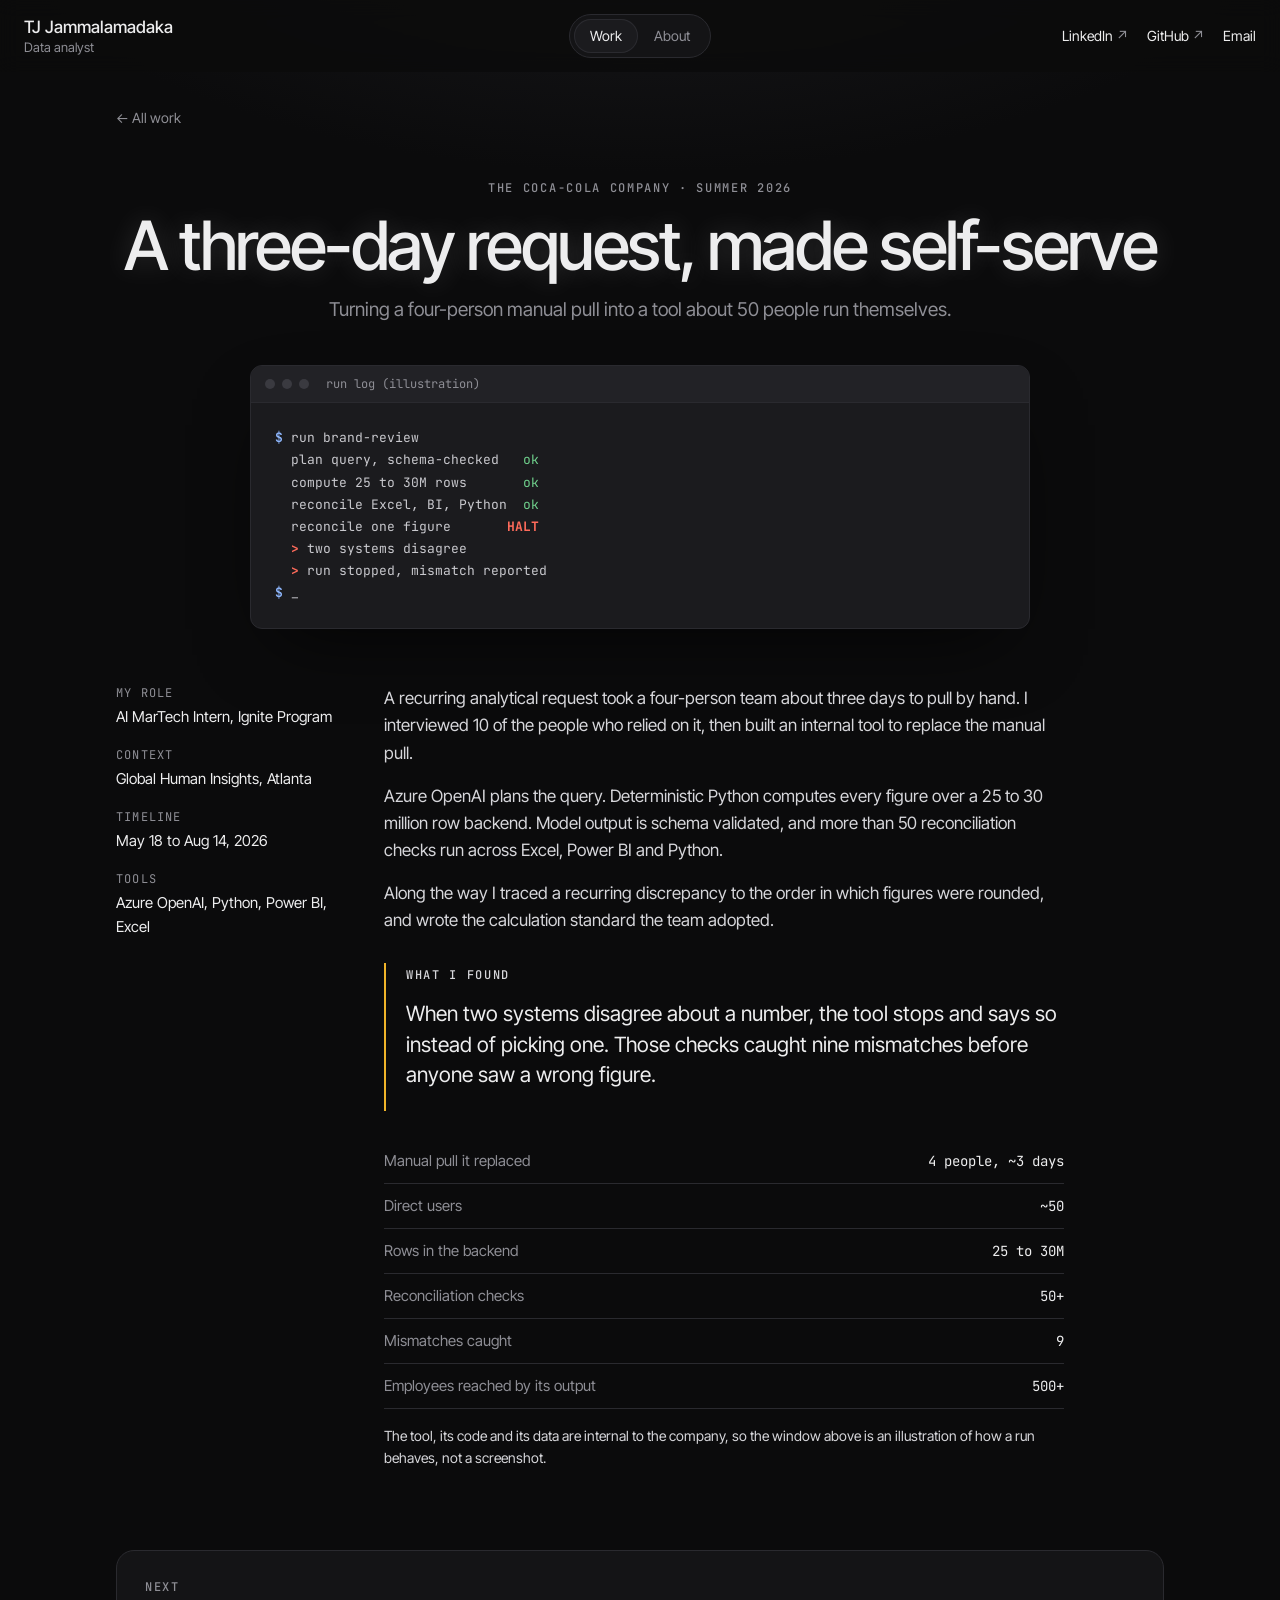
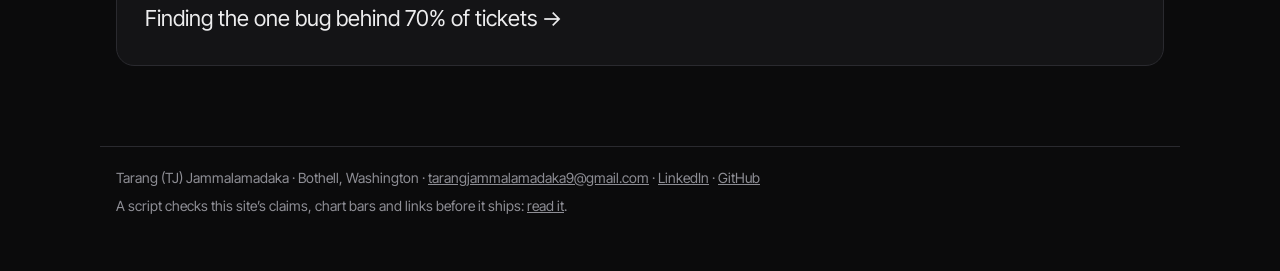
==== work/coca-cola.html @ 4484049a "feat: rebuild portfolio as dark case-study site with work shown in its own tools Each case renders i" ====
<!doctype html>
<html lang="en">
<head>
<meta charset="utf-8">
<meta name="viewport" content="width=device-width, initial-scale=1">
<title>A three-day request, made self-serve | TJ Jammalamadaka</title>
<meta name="description" content="Turning a four-person manual pull into a tool about 50 people run themselves.">
<meta name="color-scheme" content="dark">
<link rel="preconnect" href="https://fonts.googleapis.com">
<link rel="preconnect" href="https://fonts.gstatic.com" crossorigin>
<link rel="stylesheet" href="https://fonts.googleapis.com/css2?family=Inter+Tight:wght@300;400;500;600&family=Instrument+Serif:ital@1&family=JetBrains+Mono:wght@400;600&display=swap">
<link rel="stylesheet" href="../styles.css">
<script>document.documentElement.classList.add('js');setTimeout(()=>{if(!window.revealReady)document.querySelectorAll('.reveal,.stage').forEach((e)=>e.classList.add('in'))},3000)</script>
</head>
<body>
<a class="skip" href="#main">Skip to content</a>
<header class="nav">
  <a class="me" href="../index.html"><b>TJ Jammalamadaka</b><span>Data analyst</span></a>
  <nav class="pill" aria-label="Sections"><a href="../index.html#work" data-nav="work">Work</a><a href="../index.html#about" data-nav="about">About</a></nav>
  <div class="out"><a class="" href="https://linkedin.com/in/tarang-tj/" target="_blank" rel="noopener noreferrer">LinkedIn</a><a class="" href="https://github.com/tarang-tj" target="_blank" rel="noopener noreferrer">GitHub</a><a href="mailto:tarangjammalamadaka9@gmail.com">Email</a></div>
</header>
<main id="main">
<article class="cs">
  <a class="back" href="../index.html#work">&larr; All work</a>
  <header class="cs-head"><p class="label">The Coca-Cola Company &middot; Summer 2026</p><h1>A three-day request, made self-serve</h1><p class="dim">Turning a four-person manual pull into a tool about 50 people run themselves.</p></header>
  <div class="stage"><div class="win dark"><div class="win-bar"><i></i><i></i><i></i><span>run log  (illustration)</span></div><div class="win-body"><pre class="log">
<b>$</b> run brand-review
  plan query, schema-checked   <em>ok</em>
  compute 25 to 30M rows       <em>ok</em>
  reconcile Excel, BI, Python  <em>ok</em>
  reconcile one figure       <strong>HALT</strong>
  <strong>&gt;</strong> two systems disagree
  <strong>&gt;</strong> run stopped, mismatch reported
<b>$</b> _</pre></div></div></div>
  <div class="cs-grid">
    <dl class="meta"><dt>My role</dt><dd>AI MarTech Intern, Ignite Program</dd><dt>Context</dt><dd>Global Human Insights, Atlanta</dd><dt>Timeline</dt><dd>May 18 to Aug 14, 2026</dd><dt>Tools</dt><dd>Azure OpenAI, Python, Power BI, Excel</dd></dl>
    <div class="cs-body"><p>A recurring analytical request took a four-person team about three days to pull by hand. I interviewed 10 of the people who relied on it, then built an internal tool to replace the manual pull.</p><p>Azure OpenAI plans the query. Deterministic Python computes every figure over a 25 to 30 million row backend. Model output is schema validated, and more than 50 reconciliation checks run across Excel, Power BI and Python.</p><p>Along the way I traced a recurring discrepancy to the order in which figures were rounded, and wrote the calculation standard the team adopted.</p>
      <div class="finding"><p class="label">What I found</p><p>When two systems disagree about a number, the tool stops and says so instead of picking one. Those checks caught nine mismatches before anyone saw a wrong figure.</p></div>
      <table class="figs"><tbody><tr><th scope="row">Manual pull it replaced</th><td>4 people, ~3 days</td></tr><tr><th scope="row">Direct users</th><td>~50</td></tr><tr><th scope="row">Rows in the backend</th><td>25 to 30M</td></tr><tr><th scope="row">Reconciliation checks</th><td>50+</td></tr><tr><th scope="row">Mismatches caught</th><td>9</td></tr><tr><th scope="row">Employees reached by its output</th><td>500+</td></tr></tbody></table>
      <p class="dim small">The tool, its code and its data are internal to the company, so the window above is an illustration of how a run behaves, not a screenshot.</p>
      
    </div>
  </div>
  <a class="next" href="quadcore.html"><span class="label">Next</span>Finding the one bug behind 70% of tickets &rarr;</a>
</article>
</main>
<footer class="foot">
  <p>Tarang (TJ) Jammalamadaka &middot; Bothell, Washington &middot; <a href="mailto:tarangjammalamadaka9@gmail.com">tarangjammalamadaka9@gmail.com</a> &middot; <a class="" href="https://linkedin.com/in/tarang-tj/" target="_blank" rel="noopener noreferrer">LinkedIn</a> &middot; <a class="" href="https://github.com/tarang-tj" target="_blank" rel="noopener noreferrer">GitHub</a></p>
  <p>A script checks this site&rsquo;s claims, chart bars and links before it ships: <a class="" href="https://github.com/tarang-tj/portfolio/blob/main/scripts/check-site.mjs" target="_blank" rel="noopener noreferrer">read it</a>.</p>
</footer>
<script src="../main.js" defer></script>
</body>
</html>
---- styles.css ----
/* Dark studio layout: one glowing headline, then work shown inside the windows it was made in. */
:root {
  --bg: #0b0b0c; --panel: #141416; --panel-2: #1b1b1e; --line: #2a2a2f; --ink: #ededee; --dim: #8e8e95;
  --accent: #f0b429; --alt: #6a6a72; --halt: #ff6b5b; --ok: #6fd08c;
  --sans: "Inter Tight", system-ui, sans-serif; --serif: "Instrument Serif", Georgia, serif;
  --mono: "JetBrains Mono", ui-monospace, monospace; --max: 1080px;
  color-scheme: dark;
}
* { box-sizing: border-box; }
html { scroll-behavior: smooth; }
body { margin: 0; background: radial-gradient(1200px 600px at 50% -10%, #1d1d21, var(--bg) 60%) no-repeat, var(--bg);
  color: var(--ink); font: 400 17px/1.6 var(--sans); -webkit-font-smoothing: antialiased; overflow-wrap: anywhere; }
a { color: inherit; }
a:focus-visible { outline: 2px solid var(--accent); outline-offset: 3px; }
main, .foot { max-width: var(--max); margin: 0 auto; padding: 0 16px; }
.skip { position: absolute; left: -999px; }
.skip:focus { left: 16px; top: 8px; background: var(--panel); padding: 8px 12px; z-index: 30; }
.label { font: 500 12px/1.4 var(--mono); letter-spacing: .14em; text-transform: uppercase; color: var(--dim); margin: 0 0 16px; }
.dim { color: var(--dim); }
.small { font-size: 14px; }

/* Nav: name left, section pill center, outbound links right */
.nav { position: sticky; top: 0; z-index: 20; display: grid; grid-template-columns: 1fr auto 1fr; align-items: center; gap: 12px;
  padding: 14px 24px; background: color-mix(in srgb, var(--bg) 82%, transparent); backdrop-filter: blur(10px); }
.me { text-decoration: none; display: flex; flex-direction: column; line-height: 1.25; }
.me b { font-weight: 500; } .me span { font-size: 13px; color: var(--dim); }
.pill { display: flex; padding: 4px; border: 1px solid var(--line); border-radius: 999px; background: var(--panel); }
.pill a { text-decoration: none; font-size: 14px; padding: 6px 16px; border-radius: 999px; color: var(--dim); transition: background .2s, color .2s; }
.pill a.on { background: var(--panel-2); color: var(--ink); box-shadow: inset 0 0 0 1px var(--line); }
.out { justify-self: end; display: flex; gap: 18px; font-size: 14px; }
.out a { text-decoration: none; } .out a:hover { color: var(--accent); }
.out a[target]::after { content: " \2197"; color: var(--dim); }
@media (max-width: 720px) { .nav { grid-template-columns: 1fr auto; padding: 12px 16px; } .out { display: none; } }

/* Hero */
.hero { padding: clamp(64px, 12vw, 140px) 0 72px; }
h1 { font: 500 clamp(44px, 8.4vw, 104px)/.98 var(--sans); letter-spacing: -.035em; margin: 0;
  text-shadow: 0 0 28px rgba(255, 255, 255, .16); }
h1 em { font: italic 400 1.08em var(--serif); letter-spacing: -.01em; color: var(--accent); text-shadow: 0 0 36px rgba(240, 180, 41, .35); }
.hero-sub { margin: 36px 0 0 auto; max-width: 470px; font-size: 19px; }
.hero-sub p { margin: 0; }
.proof { list-style: none; padding: 0; margin: 72px 0 0; display: grid; grid-template-columns: repeat(4, minmax(0, 1fr));
  border-top: 1px solid var(--line); }
.proof li { padding: 20px 16px 0 0; display: flex; flex-direction: column; }
.proof b { font: 500 clamp(26px, 3.2vw, 36px)/1.1 var(--sans); letter-spacing: -.02em; }
.proof span { font-size: 15px; margin-top: 4px; }
.proof small { color: var(--dim); font-size: 13px; line-height: 1.45; margin-top: 6px; }
@media (max-width: 760px) { .proof { grid-template-columns: repeat(2, minmax(0, 1fr)); row-gap: 20px; } .hero-sub { margin-left: 0; } }

/* Case cards */
.work { padding: 40px 0; }
.case { position: relative; display: block; background: linear-gradient(180deg, var(--panel), #101012); border: 1px solid var(--line);
  border-radius: 22px; padding: clamp(18px, 3vw, 28px); margin: 0 0 28px; transition: border-color .3s, transform .3s; }
.case:hover, .case:focus-within { border-color: #44444c; }
.js .case.reveal.in:hover { transform: translateY(-2px); }
.stretch { text-decoration: none; } .stretch::after { content: ""; position: absolute; inset: 0; border-radius: 22px; }
.stretch:focus-visible { outline: none; } .stretch:focus-visible::after { outline: 2px solid var(--accent); outline-offset: 3px; }
.case-head { display: flex; justify-content: space-between; gap: 16px; align-items: start; margin-bottom: 22px; }
.case h3 { font: 500 clamp(20px, 2.4vw, 26px)/1.25 var(--sans); margin: 0 0 4px; letter-spacing: -.01em; }
.case-head p { margin: 0; color: var(--dim); font-size: 15px; }
.go { font-size: 22px; transition: transform .3s; } .case:hover .go { transform: translateX(4px); color: var(--accent); }
.stage { max-width: 780px; margin: 0 auto; }

/* Windows */
.win { background: var(--panel-2); border: 1px solid var(--line); border-radius: 12px; overflow: hidden; box-shadow: 0 30px 80px -30px rgba(0, 0, 0, .8); }
.win-bar { display: flex; align-items: center; gap: 7px; padding: 10px 14px; border-bottom: 1px solid var(--line); background: #222226; }
.win-bar i { width: 10px; height: 10px; border-radius: 50%; background: #3a3a40; }
.win-bar span { margin-left: 10px; font: 12px var(--mono); color: var(--dim); white-space: nowrap; overflow: hidden; text-overflow: ellipsis; }
.win-body { padding: clamp(14px, 3vw, 24px); }
.win.shot .win-body { padding: 0; } .win img { display: block; width: 100%; height: auto; }
.chart { width: 100%; max-width: 560px; height: auto; display: block; }
.chart .t { font: 13px var(--sans); fill: var(--dim); }
.chart .v { font: 600 12px var(--mono); fill: var(--ink); }
.bar { fill: var(--accent); transform-box: fill-box; transform-origin: left; } .bar.alt { fill: var(--alt); }
.js .bar { transform: scaleX(0); transition: transform 1s cubic-bezier(.2, .7, .2, 1); }
.js .in .bar { transform: scaleX(1); }
.cap { margin: 10px 0 0; font-size: 13px; color: var(--dim); }
.legend { display: flex; gap: 16px; font-size: 13px; color: var(--dim); margin: 0 0 8px; }
.legend i { display: inline-block; width: 10px; height: 10px; border-radius: 2px; margin-right: 6px; background: var(--accent); }
.legend i.alt { background: var(--alt); }
pre { margin: 0 0 14px; font: 13px/1.7 var(--mono); overflow-x: auto; white-space: pre; color: #c9c9ce; }
pre b { color: #8fb8ff; font-weight: 600; } pre em { color: var(--ok); font-style: normal; } pre strong { color: var(--halt); }
@media (max-width: 600px) { .chart .t { font-size: 14px; } .chart .v { font-size: 14px; } pre { font-size: 11px; } }
.log { margin: 0; }
.nb { font: 12px var(--mono); color: var(--dim); margin: 0 0 10px; } .nb span { color: #8fb8ff; }

/* Tiles */
.tiles { display: grid; grid-template-columns: repeat(auto-fill, minmax(min(100%, 300px), 1fr)); gap: 28px 24px; margin-bottom: 40px; }
.tile h3 { font: 500 19px var(--sans); margin: 16px 0 4px; } .tile h3 a { text-decoration: none; }
.tile h3 a::after, .links a::after { content: " \2197"; color: var(--dim); }
.tile p { margin: 0; color: var(--dim); font-size: 15px; }
.links { display: flex; gap: 18px; margin-top: 8px !important; font-size: 15px; }
.links a { color: var(--ink); text-decoration: none; } .links a:hover { color: var(--accent); }

/* About */
.about { padding: 56px 0 72px; border-top: 1px solid var(--line); }
.about-grid { display: grid; grid-template-columns: minmax(0, 1fr) minmax(0, 1.2fr); gap: 48px; }
@media (max-width: 860px) { .about-grid { grid-template-columns: minmax(0, 1fr); } }
.lede { font: italic 400 clamp(26px, 3vw, 32px)/1.25 var(--serif); margin-top: 0; }
.bio p { color: #cfcfd4; }
.btn { display: inline-block; padding: 10px 18px; border: 1px solid var(--line); border-radius: 999px; background: var(--panel); text-decoration: none; }
.btn:hover { border-color: var(--accent); }
.xp { list-style: none; padding: 0; margin: 0 0 32px; }
.xp li { display: grid; grid-template-columns: 150px minmax(0, 1fr); gap: 16px; padding: 10px 0; border-bottom: 1px solid var(--line); font-size: 15px; }
.xp .when { color: var(--dim); font: 13px/1.9 var(--mono); }
.xp b { font-weight: 500; } .xp small { display: block; color: var(--dim); font-size: 14px; }
@media (max-width: 520px) { .xp li { grid-template-columns: minmax(0, 1fr); gap: 2px; } }
.tools { color: #cfcfd4; font-size: 15px; margin: 0 0 32px; }

/* Case study pages */
.cs { padding: 32px 0 80px; }
.back { text-decoration: none; color: var(--dim); font-size: 14px; } .back:hover { color: var(--ink); }
.cs-head { text-align: center; padding: 48px 0 40px; }
.cs-head h1 { font-size: clamp(36px, 6vw, 68px); }
.cs-head .dim { font-size: 19px; margin: 16px 0 0; }
.cs-grid { display: grid; grid-template-columns: 220px minmax(0, 1fr); gap: 48px; margin-top: 56px; }
@media (max-width: 760px) { .cs-grid { grid-template-columns: minmax(0, 1fr); gap: 24px; } }
.meta { margin: 0; font-size: 15px; } .meta dt { color: var(--dim); font: 12px var(--mono); letter-spacing: .1em; text-transform: uppercase; margin-top: 18px; }
.meta dt:first-child { margin-top: 0; } .meta dd { margin: 4px 0 0; }
.cs-body p { margin: 0 0 16px; max-width: 680px; color: #d6d6da; }
.finding { border-left: 2px solid var(--accent); padding: 4px 0 4px 20px; margin: 28px 0; }
.finding p:last-child { font: 400 21px/1.45 var(--sans); color: var(--ink); }
.figs { width: 100%; max-width: 680px; border-collapse: collapse; margin: 8px 0 16px; font-size: 15px; }
.figs th, .figs td { text-align: left; padding: 10px 0; border-bottom: 1px solid var(--line); font-weight: 400; }
.figs th { color: var(--dim); } .figs td { text-align: right; font-family: var(--mono); font-size: 14px; }
.next { display: block; margin-top: 64px; padding: 28px; border: 1px solid var(--line); border-radius: 18px; text-decoration: none; font-size: 22px; background: var(--panel); }
.next:hover { border-color: var(--accent); } .next .label { display: block; margin-bottom: 6px; }

.foot { border-top: 1px solid var(--line); padding-top: 20px; padding-bottom: 48px; color: var(--dim); font-size: 14px; }
.foot p { margin: 0 0 6px; }

/* Reveal */
.js .reveal { opacity: 0; transform: translateY(16px); transition: opacity .7s ease, transform .7s ease, border-color .3s; }
.js .reveal.in { opacity: 1; transform: none; }
@media (prefers-reduced-motion: reduce) {
  html { scroll-behavior: auto; } .js .reveal, .js .bar { opacity: 1; transform: none; transition: none; }
  .case, .go { transition: none; } .js .case.reveal.in:hover, .case:hover .go { transform: none; }
}
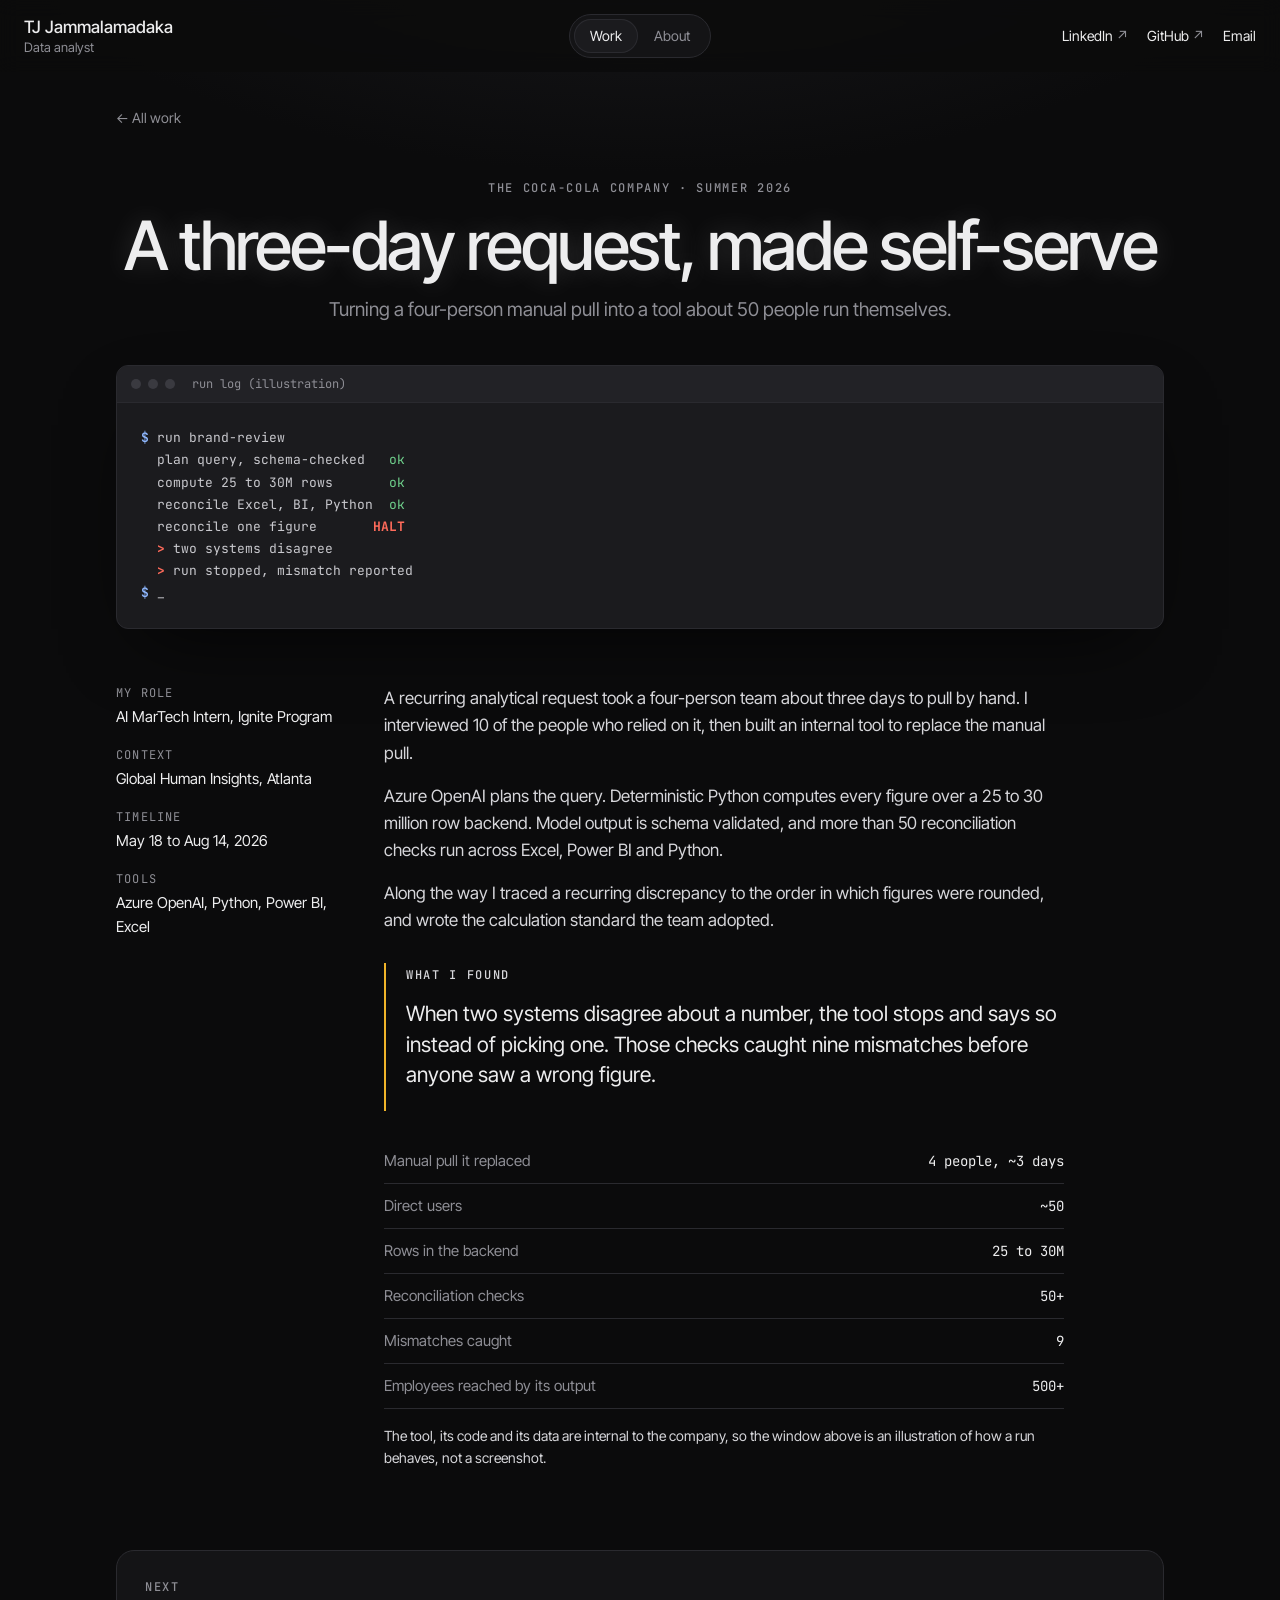
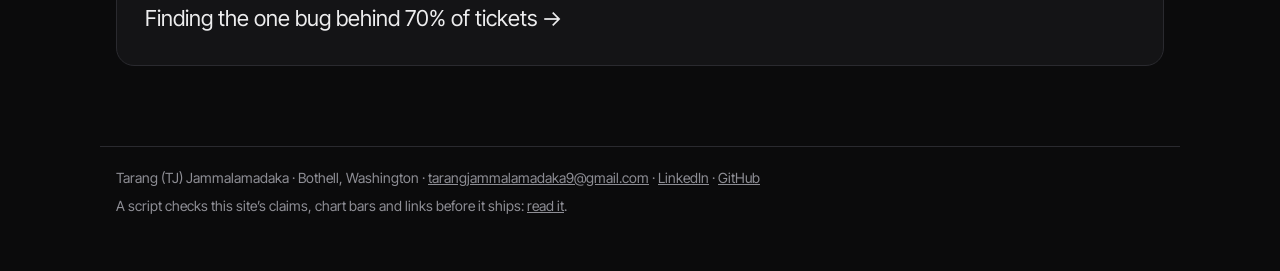
==== commit cb662fa6: "feat: cinematic scroll scenes with hands-on analysis on the home page Each case now pins while its s" ====
--- a/work/coca-cola.html
+++ b/work/coca-cola.html
@@ -10,7 +10,7 @@
 <link rel="preconnect" href="https://fonts.gstatic.com" crossorigin>
 <link rel="stylesheet" href="https://fonts.googleapis.com/css2?family=Inter+Tight:wght@300;400;500;600&family=Instrument+Serif:ital@1&family=JetBrains+Mono:wght@400;600&display=swap">
 <link rel="stylesheet" href="../styles.css">
-<script>document.documentElement.classList.add('js');setTimeout(()=>{if(!window.revealReady)document.querySelectorAll('.reveal,.stage').forEach((e)=>e.classList.add('in'))},3000)</script>
+<script>document.documentElement.classList.add('js');setTimeout(()=>{if(!window.revealReady)document.querySelectorAll('.reveal,.stage').forEach((e)=>e.classList.add('in'));if(!window.scenesReady)document.documentElement.classList.add('still')},3000)</script>
 </head>
 <body>
 <a class="skip" href="#main">Skip to content</a>
--- a/styles.css
+++ b/styles.css
@@ -47,19 +47,82 @@
 .proof small { color: var(--dim); font-size: 13px; line-height: 1.45; margin-top: 6px; }
 @media (max-width: 760px) { .proof { grid-template-columns: repeat(2, minmax(0, 1fr)); row-gap: 20px; } .hero-sub { margin-left: 0; } }
 
-/* Case cards */
+/* Scroll scenes: each pins while its story plays (scenes.js sets .on and --p) */
 .work { padding: 40px 0; }
-.case { position: relative; display: block; background: linear-gradient(180deg, var(--panel), #101012); border: 1px solid var(--line);
-  border-radius: 22px; padding: clamp(18px, 3vw, 28px); margin: 0 0 28px; transition: border-color .3s, transform .3s; }
-.case:hover, .case:focus-within { border-color: #44444c; }
-.js .case.reveal.in:hover { transform: translateY(-2px); }
-.stretch { text-decoration: none; } .stretch::after { content: ""; position: absolute; inset: 0; border-radius: 22px; }
-.stretch:focus-visible { outline: none; } .stretch:focus-visible::after { outline: 2px solid var(--accent); outline-offset: 3px; }
-.case-head { display: flex; justify-content: space-between; gap: 16px; align-items: start; margin-bottom: 22px; }
-.case h3 { font: 500 clamp(20px, 2.4vw, 26px)/1.25 var(--sans); margin: 0 0 4px; letter-spacing: -.01em; }
-.case-head p { margin: 0; color: var(--dim); font-size: 15px; }
-.go { font-size: 22px; transition: transform .3s; } .case:hover .go { transform: translateX(4px); color: var(--accent); }
-.stage { max-width: 780px; margin: 0 auto; }
+.js .scene { height: calc(var(--len) * 100vh); }
+.scene-pin { display: grid; grid-template-columns: minmax(0, .85fr) minmax(0, 1.15fr); gap: 48px; align-items: center; padding: 32px 0; }
+.js .scene-pin { position: sticky; top: 72px; height: calc(100vh - 72px); padding: 0; }
+.scene-text h3 a { text-decoration: none; } .scene-text h3 a:hover { color: var(--accent); }
+.scene-text h3 { font: 500 clamp(26px, 3.2vw, 40px)/1.12 var(--sans); letter-spacing: -.02em; margin: 0 0 8px; }
+.beats { list-style: none; padding: 0; margin: 24px 0; min-height: 9em; }
+.beats li { font-size: 19px; line-height: 1.45; padding: 6px 0; color: var(--dim); transition: opacity .5s, transform .5s, color .5s; }
+.js .beats li { opacity: 0; transform: translateY(10px); }
+.js .beats li.on { opacity: .5; transform: none; }
+.js .beats li.cur { opacity: 1; color: var(--ink); }
+.case-link { font-size: 15px; text-decoration: none; border-bottom: 1px solid var(--accent); padding-bottom: 2px; }
+.case-link:hover { color: var(--accent); }
+.js .scene-win [data-at] { transition: opacity .5s, transform .5s; }
+.js .scene-win [data-at]:not(.on) { opacity: 0; transform: translateY(8px); }
+@media (max-width: 860px) {
+  .scene-pin { grid-template-columns: minmax(0, 1fr); gap: 12px; }
+  .js .scene-pin { top: 68px; height: calc(100svh - 68px); align-content: center; }
+  .scene-text h3 { font-size: 24px; }
+  .beats { margin: 10px 0; min-height: 3.2em; }
+  .js .beats li { display: none; } .js .beats li.cur { display: block; }
+  .beats li { font-size: 16px; padding: 0; }
+  .case-link { font-size: 14px; }
+}
+html.still .scene { height: auto; } html.still .scene-pin { position: static; height: auto; padding: 48px 0; }
+html.still .beats li { opacity: 1 !important; display: block !important; transform: none !important; color: var(--ink) !important; }
+html.still .scene-win [data-at] { opacity: 1 !important; transform: none !important; }
+html.still .case-link { display: inline; }
+
+/* Scene 01: run log */
+.log .ln { display: flex; justify-content: space-between; gap: 12px; font: 13px/1.9 var(--mono); color: #c9c9ce; }
+.log .ln b { color: var(--ok); font-weight: 600; }
+.log .cmd { color: #8fb8ff; }
+.log .halt { color: var(--halt); }
+.log:not(.passing) .pass, .log.passing .halt { display: none; }
+.log .pass { color: var(--ok); }
+.log .ln.last.on b .halt { animation: flash .5s 3; }
+@keyframes flash { 50% { opacity: .2; } }
+/* Scene 02: tickets */
+.count { margin: 0 0 12px; color: var(--dim); } .count b { font: 500 40px/1 var(--sans); color: var(--ink); margin-right: 6px; }
+.dots { display: grid; grid-template-columns: repeat(20, minmax(0, 1fr)); gap: 6px; }
+.dots i { aspect-ratio: 1; border-radius: 50%; background: var(--alt); transition: background .5s, opacity .6s, transform .6s; }
+.scene:has(.beats li[data-at="0.3"].on) .dots .crash, html.still .dots .crash, html:not(.js) .dots .crash { background: var(--halt); }
+.tickets.fixed .dots i { background: var(--alt) !important; }
+.tickets.fixed .dots .gone { opacity: .07; transform: scale(.5); }
+.key { display: flex; gap: 16px; font-size: 13px; color: var(--dim); margin: 12px 0 0; }
+.key i { display: inline-block; width: 9px; height: 9px; border-radius: 50%; background: var(--alt); margin-right: 6px; }
+.key i.crash { background: var(--halt); }
+/* Scene 03: notebook and Brier scale */
+.nbk .cell { font: 13px var(--mono); color: #c9c9ce; margin: 0 0 6px; }
+.nbk .cell span { color: #8fb8ff; } .nbk .cell em { color: var(--dim); font-style: normal; }
+.nbk .big { font: 600 clamp(40px, 6vw, 64px)/1 var(--mono); margin: 4px 0 20px; } .pos { color: var(--ok); }
+.scale { position: relative; height: 8px; margin: 44px 0 64px; border-radius: 4px; background: linear-gradient(90deg, var(--ok), #3a3a40 45%, var(--halt)); }
+.mk { position: absolute; top: -6px; width: 2px; height: 20px; background: var(--accent); transition: left .3s; }
+.mk b { position: absolute; bottom: 24px; left: 50%; transform: translateX(-50%); font: 600 11px var(--mono); white-space: nowrap; color: var(--accent); }
+.mk.alt { background: #b0b0b8; } .mk.alt b { color: #b0b0b8; bottom: auto; top: 24px; }
+.mk.you { background: var(--ink); } .mk.you b { color: var(--ink); bottom: auto; top: 44px; }
+.ends { display: flex; justify-content: space-between; font-size: 12px; color: var(--dim); margin: 0; }
+/* Scene 04: results table */
+.res { width: 100%; border-collapse: collapse; font: 13px var(--mono); margin: 4px 0 0; }
+.res th { text-align: left; color: var(--dim); font-weight: 400; border-bottom: 1px solid var(--line); padding: 6px 0; }
+.res td { padding: 6px 0; border-bottom: 1px solid var(--line); }
+.res td + td, .res th + th { text-align: right; }
+.res .hi td { color: var(--accent); font-weight: 600; }
+.typing::after { content: "\258D"; color: var(--accent); animation: flash 1s infinite; }
+/* Hands-on controls */
+html:not(.js) .try { display: none; }
+.try { display: flex; flex-wrap: wrap; align-items: center; gap: 8px; margin-top: 16px; padding-top: 14px; border-top: 1px dashed var(--line); font-size: 14px; color: var(--dim); }
+.try.col { flex-direction: column; align-items: stretch; }
+.try .row { display: flex; flex-wrap: wrap; align-items: center; gap: 8px; }
+.try button { font: 500 13px var(--sans); color: var(--ink); background: var(--panel); border: 1px solid var(--line); border-radius: 999px; padding: 6px 12px; cursor: pointer; }
+.try button[aria-pressed="true"] { background: var(--accent); color: #111; border-color: var(--accent); }
+.try button:focus-visible, .try input:focus-visible { outline: 2px solid var(--accent); outline-offset: 2px; }
+.try input[type="range"] { accent-color: var(--accent); flex: 1; min-width: 120px; }
+.try b, .try output { color: var(--ink); font-family: var(--mono); }
 
 /* Windows */
 .win { background: var(--panel-2); border: 1px solid var(--line); border-radius: 12px; overflow: hidden; box-shadow: 0 30px 80px -30px rgba(0, 0, 0, .8); }
@@ -133,6 +196,5 @@
 .js .reveal { opacity: 0; transform: translateY(16px); transition: opacity .7s ease, transform .7s ease, border-color .3s; }
 .js .reveal.in { opacity: 1; transform: none; }
 @media (prefers-reduced-motion: reduce) {
-  html { scroll-behavior: auto; } .js .reveal, .js .bar { opacity: 1; transform: none; transition: none; }
-  .case, .go { transition: none; } .js .case.reveal.in:hover, .case:hover .go { transform: none; }
+  html { scroll-behavior: auto; } .js .reveal, .js .bar, .js .beats li, .js .scene-win [data-at] { opacity: 1; transform: none; transition: none; }
 }
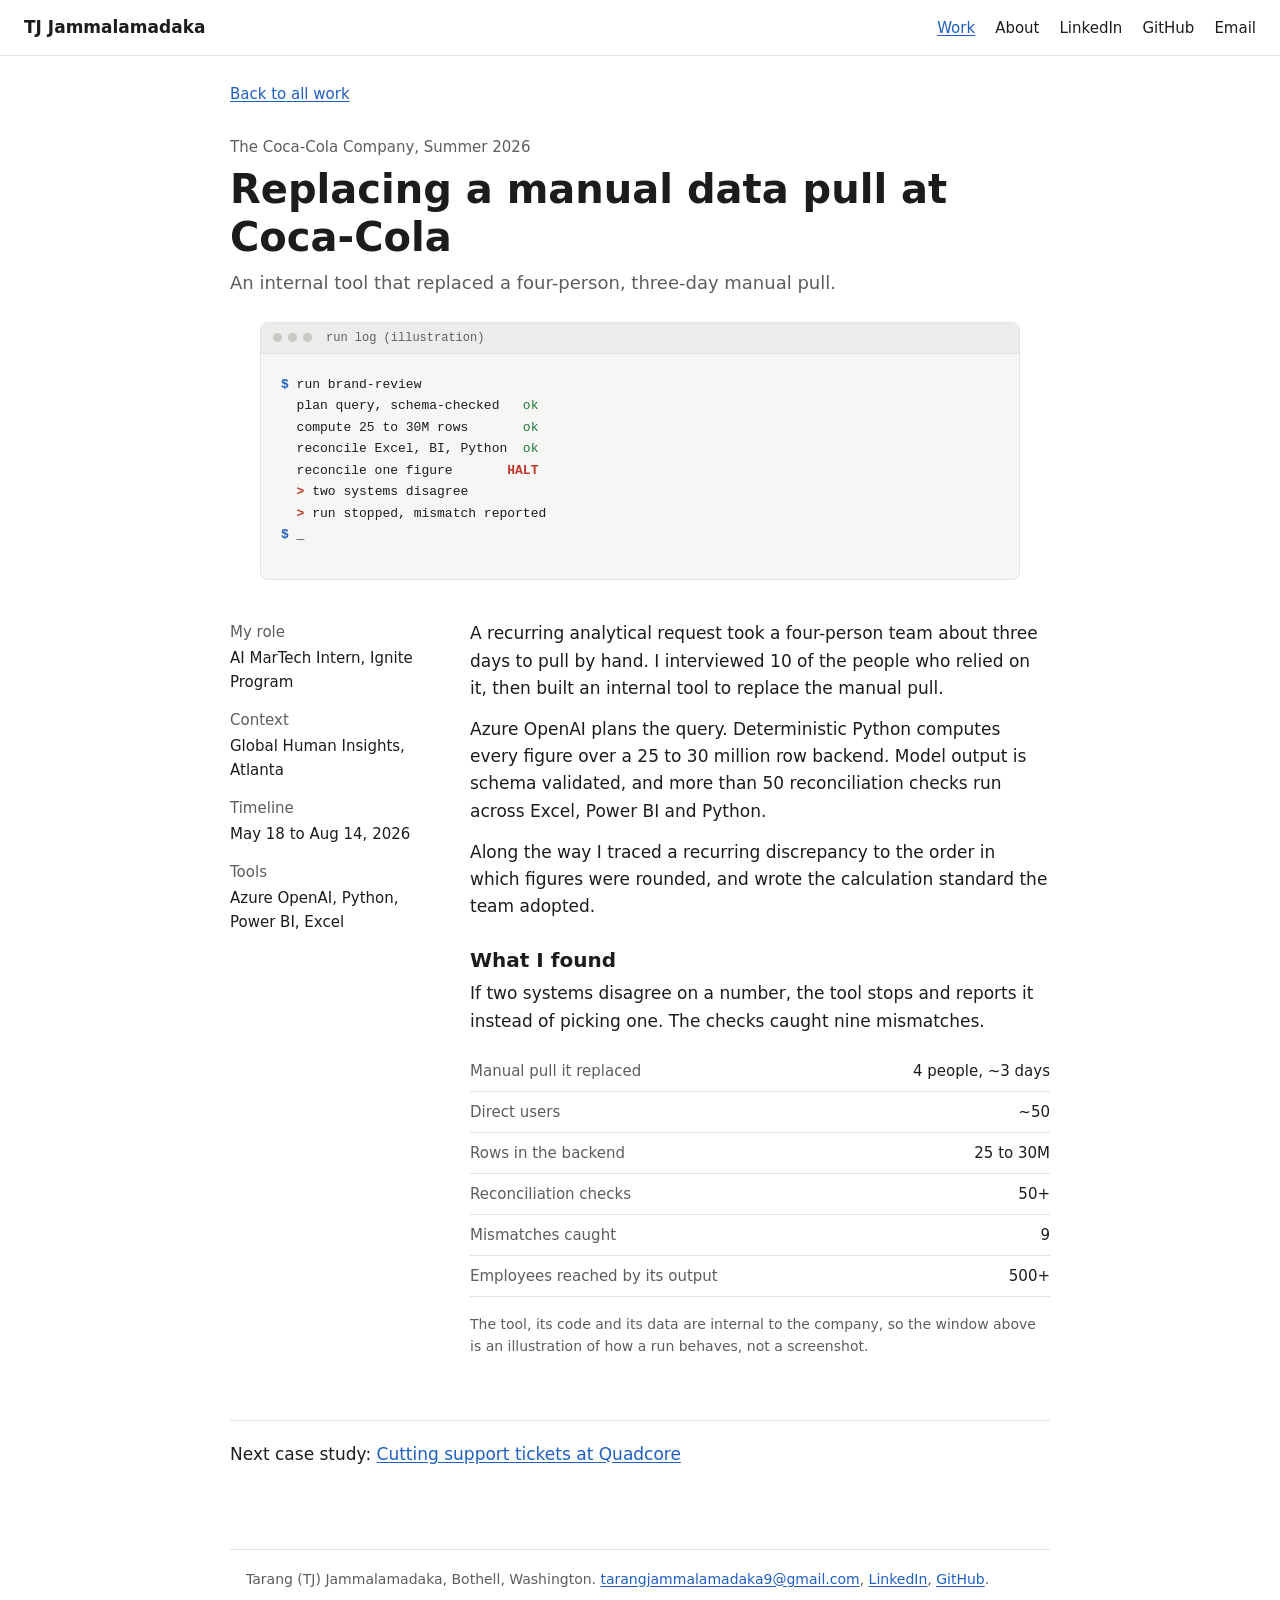
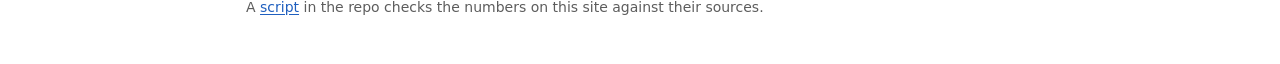
==== commit d6b327b1: "style: plain light layout and plain copy across the portfolio Drops the dark glow theme, display fon" ====
--- a/work/coca-cola.html
+++ b/work/coca-cola.html
@@ -3,27 +3,23 @@
 <head>
 <meta charset="utf-8">
 <meta name="viewport" content="width=device-width, initial-scale=1">
-<title>A three-day request, made self-serve | TJ Jammalamadaka</title>
-<meta name="description" content="Turning a four-person manual pull into a tool about 50 people run themselves.">
-<meta name="color-scheme" content="dark">
-<link rel="preconnect" href="https://fonts.googleapis.com">
-<link rel="preconnect" href="https://fonts.gstatic.com" crossorigin>
-<link rel="stylesheet" href="https://fonts.googleapis.com/css2?family=Inter+Tight:wght@300;400;500;600&family=Instrument+Serif:ital@1&family=JetBrains+Mono:wght@400;600&display=swap">
+<title>Replacing a manual data pull at Coca-Cola | TJ Jammalamadaka</title>
+<meta name="description" content="An internal tool that replaced a four-person, three-day manual pull.">
+<meta name="color-scheme" content="light">
 <link rel="stylesheet" href="../styles.css">
 <script>document.documentElement.classList.add('js');setTimeout(()=>{if(!window.revealReady)document.querySelectorAll('.reveal,.stage').forEach((e)=>e.classList.add('in'));if(!window.scenesReady)document.documentElement.classList.add('still')},3000)</script>
 </head>
 <body>
 <a class="skip" href="#main">Skip to content</a>
 <header class="nav">
-  <a class="me" href="../index.html"><b>TJ Jammalamadaka</b><span>Data analyst</span></a>
-  <nav class="pill" aria-label="Sections"><a href="../index.html#work" data-nav="work">Work</a><a href="../index.html#about" data-nav="about">About</a></nav>
-  <div class="out"><a class="" href="https://linkedin.com/in/tarang-tj/" target="_blank" rel="noopener noreferrer">LinkedIn</a><a class="" href="https://github.com/tarang-tj" target="_blank" rel="noopener noreferrer">GitHub</a><a href="mailto:tarangjammalamadaka9@gmail.com">Email</a></div>
+  <a class="me" href="../index.html">TJ Jammalamadaka</a>
+  <nav aria-label="Main"><a href="../index.html#work" data-nav="work">Work</a><a href="../index.html#about" data-nav="about">About</a><a class="" href="https://linkedin.com/in/tarang-tj/" target="_blank" rel="noopener noreferrer">LinkedIn</a><a class="" href="https://github.com/tarang-tj" target="_blank" rel="noopener noreferrer">GitHub</a><a href="mailto:tarangjammalamadaka9@gmail.com">Email</a></nav>
 </header>
 <main id="main">
 <article class="cs">
-  <a class="back" href="../index.html#work">&larr; All work</a>
-  <header class="cs-head"><p class="label">The Coca-Cola Company &middot; Summer 2026</p><h1>A three-day request, made self-serve</h1><p class="dim">Turning a four-person manual pull into a tool about 50 people run themselves.</p></header>
-  <div class="stage"><div class="win dark"><div class="win-bar"><i></i><i></i><i></i><span>run log  (illustration)</span></div><div class="win-body"><pre class="log">
+  <a class="back" href="../index.html#work">Back to all work</a>
+  <header class="cs-head"><p class="kicker">The Coca-Cola Company, Summer 2026</p><h1>Replacing a manual data pull at Coca-Cola</h1><p class="dim">An internal tool that replaced a four-person, three-day manual pull.</p></header>
+  <div class="stage"><div class="win "><div class="win-bar"><i></i><i></i><i></i><span>run log  (illustration)</span></div><div class="win-body"><pre class="log">
 <b>$</b> run brand-review
   plan query, schema-checked   <em>ok</em>
   compute 25 to 30M rows       <em>ok</em>
@@ -35,18 +31,18 @@
   <div class="cs-grid">
     <dl class="meta"><dt>My role</dt><dd>AI MarTech Intern, Ignite Program</dd><dt>Context</dt><dd>Global Human Insights, Atlanta</dd><dt>Timeline</dt><dd>May 18 to Aug 14, 2026</dd><dt>Tools</dt><dd>Azure OpenAI, Python, Power BI, Excel</dd></dl>
     <div class="cs-body"><p>A recurring analytical request took a four-person team about three days to pull by hand. I interviewed 10 of the people who relied on it, then built an internal tool to replace the manual pull.</p><p>Azure OpenAI plans the query. Deterministic Python computes every figure over a 25 to 30 million row backend. Model output is schema validated, and more than 50 reconciliation checks run across Excel, Power BI and Python.</p><p>Along the way I traced a recurring discrepancy to the order in which figures were rounded, and wrote the calculation standard the team adopted.</p>
-      <div class="finding"><p class="label">What I found</p><p>When two systems disagree about a number, the tool stops and says so instead of picking one. Those checks caught nine mismatches before anyone saw a wrong figure.</p></div>
+      <h2 class="h-find">What I found</h2><p>If two systems disagree on a number, the tool stops and reports it instead of picking one. The checks caught nine mismatches.</p>
       <table class="figs"><tbody><tr><th scope="row">Manual pull it replaced</th><td>4 people, ~3 days</td></tr><tr><th scope="row">Direct users</th><td>~50</td></tr><tr><th scope="row">Rows in the backend</th><td>25 to 30M</td></tr><tr><th scope="row">Reconciliation checks</th><td>50+</td></tr><tr><th scope="row">Mismatches caught</th><td>9</td></tr><tr><th scope="row">Employees reached by its output</th><td>500+</td></tr></tbody></table>
       <p class="dim small">The tool, its code and its data are internal to the company, so the window above is an illustration of how a run behaves, not a screenshot.</p>
       
     </div>
   </div>
-  <a class="next" href="quadcore.html"><span class="label">Next</span>Finding the one bug behind 70% of tickets &rarr;</a>
+  <p class="next">Next case study: <a href="quadcore.html">Cutting support tickets at Quadcore</a></p>
 </article>
 </main>
 <footer class="foot">
-  <p>Tarang (TJ) Jammalamadaka &middot; Bothell, Washington &middot; <a href="mailto:tarangjammalamadaka9@gmail.com">tarangjammalamadaka9@gmail.com</a> &middot; <a class="" href="https://linkedin.com/in/tarang-tj/" target="_blank" rel="noopener noreferrer">LinkedIn</a> &middot; <a class="" href="https://github.com/tarang-tj" target="_blank" rel="noopener noreferrer">GitHub</a></p>
-  <p>A script checks this site&rsquo;s claims, chart bars and links before it ships: <a class="" href="https://github.com/tarang-tj/portfolio/blob/main/scripts/check-site.mjs" target="_blank" rel="noopener noreferrer">read it</a>.</p>
+  <p>Tarang (TJ) Jammalamadaka, Bothell, Washington. <a href="mailto:tarangjammalamadaka9@gmail.com">tarangjammalamadaka9@gmail.com</a>, <a class="" href="https://linkedin.com/in/tarang-tj/" target="_blank" rel="noopener noreferrer">LinkedIn</a>, <a class="" href="https://github.com/tarang-tj" target="_blank" rel="noopener noreferrer">GitHub</a>.</p>
+  <p>A <a class="" href="https://github.com/tarang-tj/portfolio/blob/main/scripts/check-site.mjs" target="_blank" rel="noopener noreferrer">script</a> in the repo checks the numbers on this site against their sources.</p>
 </footer>
 <script src="../main.js" defer></script>
 </body>
--- a/styles.css
+++ b/styles.css
@@ -1,200 +1,169 @@
-/* Dark studio layout: one glowing headline, then work shown inside the windows it was made in. */
+/* Plain light layout in the system font. Scroll scenes and the work windows keep their behavior. */
 :root {
-  --bg: #0b0b0c; --panel: #141416; --panel-2: #1b1b1e; --line: #2a2a2f; --ink: #ededee; --dim: #8e8e95;
-  --accent: #f0b429; --alt: #6a6a72; --halt: #ff6b5b; --ok: #6fd08c;
-  --sans: "Inter Tight", system-ui, sans-serif; --serif: "Instrument Serif", Georgia, serif;
-  --mono: "JetBrains Mono", ui-monospace, monospace; --max: 1080px;
-  color-scheme: dark;
+  --bg: #ffffff; --panel: #f6f6f4; --line: #e3e3df; --ink: #1c1c1c; --dim: #5d5d5d;
+  --accent: #1f5fbf; --alt: #8a8a8a; --halt: #c0392b; --ok: #237a3b;
+  --sans: system-ui, -apple-system, "Segoe UI", Roboto, Helvetica, Arial, sans-serif;
+  --mono: ui-monospace, "Cascadia Mono", Consolas, Menlo, monospace; --max: 1040px; --nav-h: 56px;
+  color-scheme: light;
 }
 * { box-sizing: border-box; }
 html { scroll-behavior: smooth; }
-body { margin: 0; background: radial-gradient(1200px 600px at 50% -10%, #1d1d21, var(--bg) 60%) no-repeat, var(--bg);
-  color: var(--ink); font: 400 17px/1.6 var(--sans); -webkit-font-smoothing: antialiased; overflow-wrap: anywhere; }
-a { color: inherit; }
-a:focus-visible { outline: 2px solid var(--accent); outline-offset: 3px; }
+body { margin: 0; background: var(--bg); color: var(--ink); font: 400 17px/1.6 var(--sans); overflow-wrap: anywhere; }
+a { color: var(--accent); text-underline-offset: 2px; }
+a:focus-visible, button:focus-visible, input:focus-visible { outline: 2px solid var(--accent); outline-offset: 2px; }
 main, .foot { max-width: var(--max); margin: 0 auto; padding: 0 16px; }
 .skip { position: absolute; left: -999px; }
-.skip:focus { left: 16px; top: 8px; background: var(--panel); padding: 8px 12px; z-index: 30; }
-.label { font: 500 12px/1.4 var(--mono); letter-spacing: .14em; text-transform: uppercase; color: var(--dim); margin: 0 0 16px; }
+.skip:focus { left: 16px; top: 8px; background: var(--bg); padding: 8px 12px; z-index: 30; }
+h1, h2, h3 { line-height: 1.2; font-weight: 600; }
+h2 { font-size: 26px; margin: 0 0 20px; }
+h3 { font-size: 18px; margin: 28px 0 8px; }
 .dim { color: var(--dim); }
 .small { font-size: 14px; }
+.kicker { color: var(--dim); font-size: 15px; margin: 0 0 6px; }
 
-/* Nav: name left, section pill center, outbound links right */
-.nav { position: sticky; top: 0; z-index: 20; display: grid; grid-template-columns: 1fr auto 1fr; align-items: center; gap: 12px;
-  padding: 14px 24px; background: color-mix(in srgb, var(--bg) 82%, transparent); backdrop-filter: blur(10px); }
-.me { text-decoration: none; display: flex; flex-direction: column; line-height: 1.25; }
-.me b { font-weight: 500; } .me span { font-size: 13px; color: var(--dim); }
-.pill { display: flex; padding: 4px; border: 1px solid var(--line); border-radius: 999px; background: var(--panel); }
-.pill a { text-decoration: none; font-size: 14px; padding: 6px 16px; border-radius: 999px; color: var(--dim); transition: background .2s, color .2s; }
-.pill a.on { background: var(--panel-2); color: var(--ink); box-shadow: inset 0 0 0 1px var(--line); }
-.out { justify-self: end; display: flex; gap: 18px; font-size: 14px; }
-.out a { text-decoration: none; } .out a:hover { color: var(--accent); }
-.out a[target]::after { content: " \2197"; color: var(--dim); }
-@media (max-width: 720px) { .nav { grid-template-columns: 1fr auto; padding: 12px 16px; } .out { display: none; } }
+/* Nav */
+.nav { position: sticky; top: 0; z-index: 20; height: var(--nav-h); display: flex; align-items: center; justify-content: space-between;
+  gap: 16px; padding: 0 24px; background: var(--bg); border-bottom: 1px solid var(--line); }
+.me { color: var(--ink); text-decoration: none; font-weight: 600; white-space: nowrap; }
+.nav nav { display: flex; gap: 20px; font-size: 15px; }
+.nav nav a { color: var(--ink); text-decoration: none; }
+.nav nav a:hover, .nav nav a.on { color: var(--accent); text-decoration: underline; }
+@media (max-width: 640px) { .nav { padding: 0 16px; } .nav nav { gap: 12px; font-size: 14px; } .nav nav a[target] { display: none; } }
 
-/* Hero */
-.hero { padding: clamp(64px, 12vw, 140px) 0 72px; }
-h1 { font: 500 clamp(44px, 8.4vw, 104px)/.98 var(--sans); letter-spacing: -.035em; margin: 0;
-  text-shadow: 0 0 28px rgba(255, 255, 255, .16); }
-h1 em { font: italic 400 1.08em var(--serif); letter-spacing: -.01em; color: var(--accent); text-shadow: 0 0 36px rgba(240, 180, 41, .35); }
-.hero-sub { margin: 36px 0 0 auto; max-width: 470px; font-size: 19px; }
-.hero-sub p { margin: 0; }
-.proof { list-style: none; padding: 0; margin: 72px 0 0; display: grid; grid-template-columns: repeat(4, minmax(0, 1fr));
-  border-top: 1px solid var(--line); }
-.proof li { padding: 20px 16px 0 0; display: flex; flex-direction: column; }
-.proof b { font: 500 clamp(26px, 3.2vw, 36px)/1.1 var(--sans); letter-spacing: -.02em; }
-.proof span { font-size: 15px; margin-top: 4px; }
-.proof small { color: var(--dim); font-size: 13px; line-height: 1.45; margin-top: 6px; }
-@media (max-width: 760px) { .proof { grid-template-columns: repeat(2, minmax(0, 1fr)); row-gap: 20px; } .hero-sub { margin-left: 0; } }
+/* Intro */
+.hero { padding: 64px 0 40px; max-width: 760px; }
+.hero h1 { font-size: clamp(32px, 5vw, 44px); margin: 0 0 16px; }
+.intro { font-size: 19px; margin: 0 0 28px; }
+.proof { margin: 0; padding-left: 20px; }
+.proof li { margin: 4px 0; } .proof b { font-weight: 600; }
 
-/* Scroll scenes: each pins while its story plays (scenes.js sets .on and --p) */
-.work { padding: 40px 0; }
+/* Scroll scenes: each pins while its story plays (scenes.js sets .on) */
+.work { padding: 40px 0; border-top: 1px solid var(--line); }
 .js .scene { height: calc(var(--len) * 100vh); }
-.scene-pin { display: grid; grid-template-columns: minmax(0, .85fr) minmax(0, 1.15fr); gap: 48px; align-items: center; padding: 32px 0; }
-.js .scene-pin { position: sticky; top: 72px; height: calc(100vh - 72px); padding: 0; }
-.scene-text h3 a { text-decoration: none; } .scene-text h3 a:hover { color: var(--accent); }
-.scene-text h3 { font: 500 clamp(26px, 3.2vw, 40px)/1.12 var(--sans); letter-spacing: -.02em; margin: 0 0 8px; }
-.beats { list-style: none; padding: 0; margin: 24px 0; min-height: 9em; }
-.beats li { font-size: 19px; line-height: 1.45; padding: 6px 0; color: var(--dim); transition: opacity .5s, transform .5s, color .5s; }
-.js .beats li { opacity: 0; transform: translateY(10px); }
-.js .beats li.on { opacity: .5; transform: none; }
-.js .beats li.cur { opacity: 1; color: var(--ink); }
-.case-link { font-size: 15px; text-decoration: none; border-bottom: 1px solid var(--accent); padding-bottom: 2px; }
-.case-link:hover { color: var(--accent); }
-.js .scene-win [data-at] { transition: opacity .5s, transform .5s; }
-.js .scene-win [data-at]:not(.on) { opacity: 0; transform: translateY(8px); }
+.scene-pin { display: grid; grid-template-columns: minmax(0, .85fr) minmax(0, 1.15fr); gap: 40px; align-items: center; padding: 32px 0; }
+.js .scene-pin { position: sticky; top: var(--nav-h); height: calc(100vh - var(--nav-h)); padding: 0; }
+.scene-text h3 { font-size: clamp(22px, 2.6vw, 28px); margin: 0 0 8px; }
+.scene-text h3 a { color: var(--ink); text-decoration: none; } .scene-text h3 a:hover { color: var(--accent); text-decoration: underline; }
+.beats { padding-left: 20px; margin: 16px 0; min-height: 9em; }
+.beats li { padding: 4px 0; transition: opacity .4s, color .4s; }
+.js .beats li { opacity: 0; } .js .beats li.on { opacity: 1; color: var(--dim); } .js .beats li.cur { color: var(--ink); }
+.case-link { font-size: 15px; }
+.js .scene-win [data-at] { transition: opacity .4s; }
+.js .scene-win [data-at]:not(.on) { opacity: 0; }
 @media (max-width: 860px) {
-  .scene-pin { grid-template-columns: minmax(0, 1fr); gap: 12px; }
-  .js .scene-pin { top: 68px; height: calc(100svh - 68px); align-content: center; }
-  .scene-text h3 { font-size: 24px; }
-  .beats { margin: 10px 0; min-height: 3.2em; }
+  .scene-pin { grid-template-columns: minmax(0, 1fr); gap: 8px; }
+  .js .scene-pin { height: calc(100svh - var(--nav-h)); align-content: center; }
+  .beats { margin: 8px 0; min-height: 3.2em; padding-left: 0; list-style: none; }
   .js .beats li { display: none; } .js .beats li.cur { display: block; }
   .beats li { font-size: 16px; padding: 0; }
   .case-link { font-size: 14px; }
+  .scale { margin: 24px 0 44px; }
+  .nbk .big { font-size: 28px; margin: 2px 0 8px; }
+  .brier .cap { display: none; }
 }
-html.still .scene { height: auto; } html.still .scene-pin { position: static; height: auto; padding: 48px 0; }
-html.still .beats li { opacity: 1 !important; display: block !important; transform: none !important; color: var(--ink) !important; }
-html.still .scene-win [data-at] { opacity: 1 !important; transform: none !important; }
-html.still .case-link { display: inline; }
+@media (max-width: 860px) and (max-height: 700px) { .scene-text .kicker { display: none; } .scene-text h3 { font-size: 20px; } }
+html.still .scene { height: auto; } html.still .scene-pin { position: static; height: auto; padding: 40px 0; }
+html.still .beats li { opacity: 1 !important; display: list-item !important; color: var(--ink) !important; }
+html.still .scene-win [data-at] { opacity: 1 !important; }
+
+/* Windows: kept as plain light panels */
+.win { background: var(--panel); border: 1px solid var(--line); border-radius: 8px; overflow: hidden; }
+.win-bar { display: flex; align-items: center; gap: 6px; padding: 8px 12px; border-bottom: 1px solid var(--line); background: #ececea; }
+.win-bar i { width: 9px; height: 9px; border-radius: 50%; background: #c9c9c4; }
+.win-bar span { margin-left: 8px; font: 12px var(--mono); color: var(--dim); white-space: nowrap; overflow: hidden; text-overflow: ellipsis; }
+.win-body { padding: clamp(14px, 3vw, 20px); }
+.win.shot .win-body { padding: 0; } .win img { display: block; width: 100%; height: auto; }
+.stage { max-width: 760px; margin: 0 auto; }
+.chart { width: 100%; max-width: 560px; height: auto; display: block; }
+.chart .t { font: 13px var(--sans); fill: var(--dim); } .chart .v { font: 600 12px var(--mono); fill: var(--ink); }
+.bar { fill: var(--accent); transform-box: fill-box; transform-origin: left; } .bar.alt { fill: var(--alt); }
+.js .bar { transform: scaleX(0); transition: transform .8s ease-out; } .js .in .bar { transform: scaleX(1); }
+.cap { margin: 10px 0 0; font-size: 13px; color: var(--dim); }
+.legend { display: flex; gap: 16px; font-size: 13px; color: var(--dim); margin: 0 0 8px; }
+.legend i { display: inline-block; width: 10px; height: 10px; margin-right: 6px; background: var(--accent); } .legend i.alt { background: var(--alt); }
+pre { margin: 0 0 14px; font: 13px/1.65 var(--mono); overflow-x: auto; white-space: pre; color: var(--ink); }
+pre b { color: var(--accent); font-weight: 600; } pre em { color: var(--ok); font-style: normal; } pre strong { color: var(--halt); }
+.nb { font: 12px var(--mono); color: var(--dim); margin: 0 0 10px; } .nb span { color: var(--accent); }
 
 /* Scene 01: run log */
-.log .ln { display: flex; justify-content: space-between; gap: 12px; font: 13px/1.9 var(--mono); color: #c9c9ce; }
-.log .ln b { color: var(--ok); font-weight: 600; }
-.log .cmd { color: #8fb8ff; }
-.log .halt { color: var(--halt); }
+.log .ln { display: flex; justify-content: space-between; gap: 12px; font: 13px/1.9 var(--mono); }
+.log .ln b { color: var(--ok); font-weight: 600; } .log .cmd { color: var(--accent); }
+.log .halt { color: var(--halt); } .log .pass { color: var(--ok); }
 .log:not(.passing) .pass, .log.passing .halt { display: none; }
-.log .pass { color: var(--ok); }
-.log .ln.last.on b .halt { animation: flash .5s 3; }
-@keyframes flash { 50% { opacity: .2; } }
+.log .halt, .log .pass { font-style: normal; }
 /* Scene 02: tickets */
-.count { margin: 0 0 12px; color: var(--dim); } .count b { font: 500 40px/1 var(--sans); color: var(--ink); margin-right: 6px; }
-.dots { display: grid; grid-template-columns: repeat(20, minmax(0, 1fr)); gap: 6px; }
-.dots i { aspect-ratio: 1; border-radius: 50%; background: var(--alt); transition: background .5s, opacity .6s, transform .6s; }
+.count { margin: 0 0 12px; color: var(--dim); } .count b { font-size: 32px; font-weight: 600; color: var(--ink); margin-right: 6px; }
+.dots { display: grid; grid-template-columns: repeat(20, minmax(0, 1fr)); gap: 5px; }
+.dots i { aspect-ratio: 1; border-radius: 50%; background: var(--alt); transition: background .4s, opacity .5s; }
 .scene:has(.beats li[data-at="0.3"].on) .dots .crash, html.still .dots .crash, html:not(.js) .dots .crash { background: var(--halt); }
-.tickets.fixed .dots i { background: var(--alt) !important; }
-.tickets.fixed .dots .gone { opacity: .07; transform: scale(.5); }
+.scene:has(.beats li[data-at="0.3"].on) .dots .crash, html.still .dots .crash, html:not(.js) .dots .crash { box-shadow: 0 0 0 1px var(--ink); }
+.tickets.fixed .dots i { background: var(--alt) !important; box-shadow: none; } .tickets.fixed .dots .gone { opacity: .1; }
 .key { display: flex; gap: 16px; font-size: 13px; color: var(--dim); margin: 12px 0 0; }
-.key i { display: inline-block; width: 9px; height: 9px; border-radius: 50%; background: var(--alt); margin-right: 6px; }
-.key i.crash { background: var(--halt); }
+.key i { display: inline-block; width: 9px; height: 9px; border-radius: 50%; background: var(--alt); margin-right: 6px; } .key i.crash { background: var(--halt); }
 /* Scene 03: notebook and Brier scale */
-.nbk .cell { font: 13px var(--mono); color: #c9c9ce; margin: 0 0 6px; }
-.nbk .cell span { color: #8fb8ff; } .nbk .cell em { color: var(--dim); font-style: normal; }
-.nbk .big { font: 600 clamp(40px, 6vw, 64px)/1 var(--mono); margin: 4px 0 20px; } .pos { color: var(--ok); }
-.scale { position: relative; height: 8px; margin: 44px 0 64px; border-radius: 4px; background: linear-gradient(90deg, var(--ok), #3a3a40 45%, var(--halt)); }
-.mk { position: absolute; top: -6px; width: 2px; height: 20px; background: var(--accent); transition: left .3s; }
-.mk b { position: absolute; bottom: 24px; left: 50%; transform: translateX(-50%); font: 600 11px var(--mono); white-space: nowrap; color: var(--accent); }
-.mk.alt { background: #b0b0b8; } .mk.alt b { color: #b0b0b8; bottom: auto; top: 24px; }
-.mk.you { background: var(--ink); } .mk.you b { color: var(--ink); bottom: auto; top: 44px; }
+.nbk .cell { font: 13px var(--mono); margin: 0 0 6px; } .nbk .cell span { color: var(--accent); } .nbk .cell em { color: var(--dim); font-style: normal; }
+.nbk .big { font: 600 36px/1 var(--mono); margin: 4px 0 18px; } .pos { color: var(--ok); }
+.scale { position: relative; height: 6px; margin: 40px 0 64px; background: var(--line); }
+.mk { position: absolute; top: -6px; width: 2px; height: 18px; background: var(--accent); transition: left .3s; }
+.mk b { position: absolute; bottom: 22px; left: 50%; transform: translateX(-50%); font: 600 11px var(--mono); white-space: nowrap; color: var(--accent); }
+.mk.alt { background: var(--dim); } .mk.alt b { color: var(--dim); bottom: auto; top: 22px; }
+.mk.you { background: var(--ink); } .mk.you b { color: var(--ink); bottom: auto; top: 40px; }
 .ends { display: flex; justify-content: space-between; font-size: 12px; color: var(--dim); margin: 0; }
 /* Scene 04: results table */
 .res { width: 100%; border-collapse: collapse; font: 13px var(--mono); margin: 4px 0 0; }
 .res th { text-align: left; color: var(--dim); font-weight: 400; border-bottom: 1px solid var(--line); padding: 6px 0; }
-.res td { padding: 6px 0; border-bottom: 1px solid var(--line); }
-.res td + td, .res th + th { text-align: right; }
-.res .hi td { color: var(--accent); font-weight: 600; }
-.typing::after { content: "\258D"; color: var(--accent); animation: flash 1s infinite; }
-/* Hands-on controls */
+.res td { padding: 6px 0; border-bottom: 1px solid var(--line); } .res td + td, .res th + th { text-align: right; }
+.res .hi td { font-weight: 700; }
+/* Controls */
 html:not(.js) .try { display: none; }
-.try { display: flex; flex-wrap: wrap; align-items: center; gap: 8px; margin-top: 16px; padding-top: 14px; border-top: 1px dashed var(--line); font-size: 14px; color: var(--dim); }
-.try.col { flex-direction: column; align-items: stretch; }
-.try .row { display: flex; flex-wrap: wrap; align-items: center; gap: 8px; }
-.try button { font: 500 13px var(--sans); color: var(--ink); background: var(--panel); border: 1px solid var(--line); border-radius: 999px; padding: 6px 12px; cursor: pointer; }
-.try button[aria-pressed="true"] { background: var(--accent); color: #111; border-color: var(--accent); }
-.try button:focus-visible, .try input:focus-visible { outline: 2px solid var(--accent); outline-offset: 2px; }
+.try { display: flex; flex-wrap: wrap; align-items: center; gap: 8px; margin-top: 14px; padding-top: 12px; border-top: 1px solid var(--line); font-size: 14px; }
+.try.col { flex-direction: column; align-items: stretch; } .try .row { display: flex; flex-wrap: wrap; align-items: center; gap: 8px; }
+.try button { font: 14px var(--sans); color: var(--ink); background: var(--bg); border: 1px solid #b9b9b4; border-radius: 4px; padding: 4px 10px; cursor: pointer; }
+.try button[aria-pressed="true"] { background: var(--ink); color: var(--bg); border-color: var(--ink); }
 .try input[type="range"] { accent-color: var(--accent); flex: 1; min-width: 120px; }
-.try b, .try output { color: var(--ink); font-family: var(--mono); }
+.try b, .try output { font-family: var(--mono); }
+@media (max-width: 600px) { .chart .t, .chart .v { font-size: 14px; } pre { font-size: 11px; } }
 
-/* Windows */
-.win { background: var(--panel-2); border: 1px solid var(--line); border-radius: 12px; overflow: hidden; box-shadow: 0 30px 80px -30px rgba(0, 0, 0, .8); }
-.win-bar { display: flex; align-items: center; gap: 7px; padding: 10px 14px; border-bottom: 1px solid var(--line); background: #222226; }
-.win-bar i { width: 10px; height: 10px; border-radius: 50%; background: #3a3a40; }
-.win-bar span { margin-left: 10px; font: 12px var(--mono); color: var(--dim); white-space: nowrap; overflow: hidden; text-overflow: ellipsis; }
-.win-body { padding: clamp(14px, 3vw, 24px); }
-.win.shot .win-body { padding: 0; } .win img { display: block; width: 100%; height: auto; }
-.chart { width: 100%; max-width: 560px; height: auto; display: block; }
-.chart .t { font: 13px var(--sans); fill: var(--dim); }
-.chart .v { font: 600 12px var(--mono); fill: var(--ink); }
-.bar { fill: var(--accent); transform-box: fill-box; transform-origin: left; } .bar.alt { fill: var(--alt); }
-.js .bar { transform: scaleX(0); transition: transform 1s cubic-bezier(.2, .7, .2, 1); }
-.js .in .bar { transform: scaleX(1); }
-.cap { margin: 10px 0 0; font-size: 13px; color: var(--dim); }
-.legend { display: flex; gap: 16px; font-size: 13px; color: var(--dim); margin: 0 0 8px; }
-.legend i { display: inline-block; width: 10px; height: 10px; border-radius: 2px; margin-right: 6px; background: var(--accent); }
-.legend i.alt { background: var(--alt); }
-pre { margin: 0 0 14px; font: 13px/1.7 var(--mono); overflow-x: auto; white-space: pre; color: #c9c9ce; }
-pre b { color: #8fb8ff; font-weight: 600; } pre em { color: var(--ok); font-style: normal; } pre strong { color: var(--halt); }
-@media (max-width: 600px) { .chart .t { font-size: 14px; } .chart .v { font-size: 14px; } pre { font-size: 11px; } }
-.log { margin: 0; }
-.nb { font: 12px var(--mono); color: var(--dim); margin: 0 0 10px; } .nb span { color: #8fb8ff; }
-
-/* Tiles */
-.tiles { display: grid; grid-template-columns: repeat(auto-fill, minmax(min(100%, 300px), 1fr)); gap: 28px 24px; margin-bottom: 40px; }
-.tile h3 { font: 500 19px var(--sans); margin: 16px 0 4px; } .tile h3 a { text-decoration: none; }
-.tile h3 a::after, .links a::after { content: " \2197"; color: var(--dim); }
-.tile p { margin: 0; color: var(--dim); font-size: 15px; }
-.links { display: flex; gap: 18px; margin-top: 8px !important; font-size: 15px; }
-.links a { color: var(--ink); text-decoration: none; } .links a:hover { color: var(--accent); }
+/* Other projects */
+.tiles { display: grid; grid-template-columns: repeat(auto-fill, minmax(min(100%, 290px), 1fr)); gap: 28px 24px; margin-bottom: 40px; }
+.tile h3 { margin: 14px 0 4px; } .tile p { margin: 0; color: var(--dim); font-size: 15px; }
+.links { display: flex; gap: 16px; margin-top: 6px !important; font-size: 15px; }
 
 /* About */
-.about { padding: 56px 0 72px; border-top: 1px solid var(--line); }
+.about { padding: 48px 0 64px; border-top: 1px solid var(--line); }
 .about-grid { display: grid; grid-template-columns: minmax(0, 1fr) minmax(0, 1.2fr); gap: 48px; }
-@media (max-width: 860px) { .about-grid { grid-template-columns: minmax(0, 1fr); } }
-.lede { font: italic 400 clamp(26px, 3vw, 32px)/1.25 var(--serif); margin-top: 0; }
-.bio p { color: #cfcfd4; }
-.btn { display: inline-block; padding: 10px 18px; border: 1px solid var(--line); border-radius: 999px; background: var(--panel); text-decoration: none; }
-.btn:hover { border-color: var(--accent); }
-.xp { list-style: none; padding: 0; margin: 0 0 32px; }
-.xp li { display: grid; grid-template-columns: 150px minmax(0, 1fr); gap: 16px; padding: 10px 0; border-bottom: 1px solid var(--line); font-size: 15px; }
-.xp .when { color: var(--dim); font: 13px/1.9 var(--mono); }
-.xp b { font-weight: 500; } .xp small { display: block; color: var(--dim); font-size: 14px; }
-@media (max-width: 520px) { .xp li { grid-template-columns: minmax(0, 1fr); gap: 2px; } }
-.tools { color: #cfcfd4; font-size: 15px; margin: 0 0 32px; }
+@media (max-width: 860px) { .about-grid { grid-template-columns: minmax(0, 1fr); gap: 16px; } }
+.bio p:first-child { margin-top: 0; }
+.about-grid h3:first-child { margin-top: 0; }
+.xp { list-style: none; padding: 0; margin: 0; }
+.xp li { display: grid; grid-template-columns: 150px minmax(0, 1fr); gap: 16px; padding: 8px 0; border-bottom: 1px solid var(--line); font-size: 15px; }
+.xp .when { color: var(--dim); } .xp b { font-weight: 600; } .xp small { display: block; color: var(--dim); font-size: 14px; }
+@media (max-width: 520px) { .xp li { grid-template-columns: minmax(0, 1fr); gap: 0; } }
+.tools { font-size: 15px; margin: 0; } ul.tools { padding-left: 20px; }
 
 /* Case study pages */
-.cs { padding: 32px 0 80px; }
-.back { text-decoration: none; color: var(--dim); font-size: 14px; } .back:hover { color: var(--ink); }
-.cs-head { text-align: center; padding: 48px 0 40px; }
-.cs-head h1 { font-size: clamp(36px, 6vw, 68px); }
-.cs-head .dim { font-size: 19px; margin: 16px 0 0; }
-.cs-grid { display: grid; grid-template-columns: 220px minmax(0, 1fr); gap: 48px; margin-top: 56px; }
-@media (max-width: 760px) { .cs-grid { grid-template-columns: minmax(0, 1fr); gap: 24px; } }
-.meta { margin: 0; font-size: 15px; } .meta dt { color: var(--dim); font: 12px var(--mono); letter-spacing: .1em; text-transform: uppercase; margin-top: 18px; }
-.meta dt:first-child { margin-top: 0; } .meta dd { margin: 4px 0 0; }
-.cs-body p { margin: 0 0 16px; max-width: 680px; color: #d6d6da; }
-.finding { border-left: 2px solid var(--accent); padding: 4px 0 4px 20px; margin: 28px 0; }
-.finding p:last-child { font: 400 21px/1.45 var(--sans); color: var(--ink); }
-.figs { width: 100%; max-width: 680px; border-collapse: collapse; margin: 8px 0 16px; font-size: 15px; }
-.figs th, .figs td { text-align: left; padding: 10px 0; border-bottom: 1px solid var(--line); font-weight: 400; }
-.figs th { color: var(--dim); } .figs td { text-align: right; font-family: var(--mono); font-size: 14px; }
-.next { display: block; margin-top: 64px; padding: 28px; border: 1px solid var(--line); border-radius: 18px; text-decoration: none; font-size: 22px; background: var(--panel); }
-.next:hover { border-color: var(--accent); } .next .label { display: block; margin-bottom: 6px; }
+.cs { padding: 24px 0 64px; max-width: 820px; margin: 0 auto; }
+.back { font-size: 15px; }
+.cs-head { padding: 28px 0 24px; }
+.cs-head h1 { font-size: clamp(28px, 4.4vw, 40px); margin: 0 0 8px; }
+.cs-head .dim { font-size: 18px; margin: 0; }
+.cs-grid { display: grid; grid-template-columns: 200px minmax(0, 1fr); gap: 40px; margin-top: 40px; }
+@media (max-width: 760px) { .cs-grid { grid-template-columns: minmax(0, 1fr); gap: 20px; } }
+.meta { margin: 0; font-size: 15px; } .meta dt { color: var(--dim); margin-top: 14px; } .meta dt:first-child { margin-top: 0; } .meta dd { margin: 2px 0 0; }
+.cs-body p { margin: 0 0 14px; }
+.h-find { font-size: 20px; margin: 28px 0 8px; }
+.figs { width: 100%; border-collapse: collapse; margin: 16px 0; font-size: 15px; }
+.figs th, .figs td { text-align: left; padding: 8px 0; border-bottom: 1px solid var(--line); font-weight: 400; }
+.figs th { color: var(--dim); } .figs td { text-align: right; }
+.next { margin-top: 48px; padding-top: 20px; border-top: 1px solid var(--line); }
 
-.foot { border-top: 1px solid var(--line); padding-top: 20px; padding-bottom: 48px; color: var(--dim); font-size: 14px; }
+.foot { border-top: 1px solid var(--line); padding-top: 18px; padding-bottom: 40px; color: var(--dim); font-size: 14px; }
 .foot p { margin: 0 0 6px; }
+.cs + .foot, main:has(.cs) + .foot { max-width: 820px; }
 
-/* Reveal */
-.js .reveal { opacity: 0; transform: translateY(16px); transition: opacity .7s ease, transform .7s ease, border-color .3s; }
-.js .reveal.in { opacity: 1; transform: none; }
+/* Reveal for the other-projects tiles and case-page charts */
+.js .reveal { opacity: 0; transition: opacity .6s; } .js .reveal.in { opacity: 1; }
 @media (prefers-reduced-motion: reduce) {
-  html { scroll-behavior: auto; } .js .reveal, .js .bar, .js .beats li, .js .scene-win [data-at] { opacity: 1; transform: none; transition: none; }
+  html { scroll-behavior: auto; }
+  .js .reveal, .js .bar, .js .beats li, .js .scene-win [data-at] { opacity: 1; transform: none; transition: none; }
 }
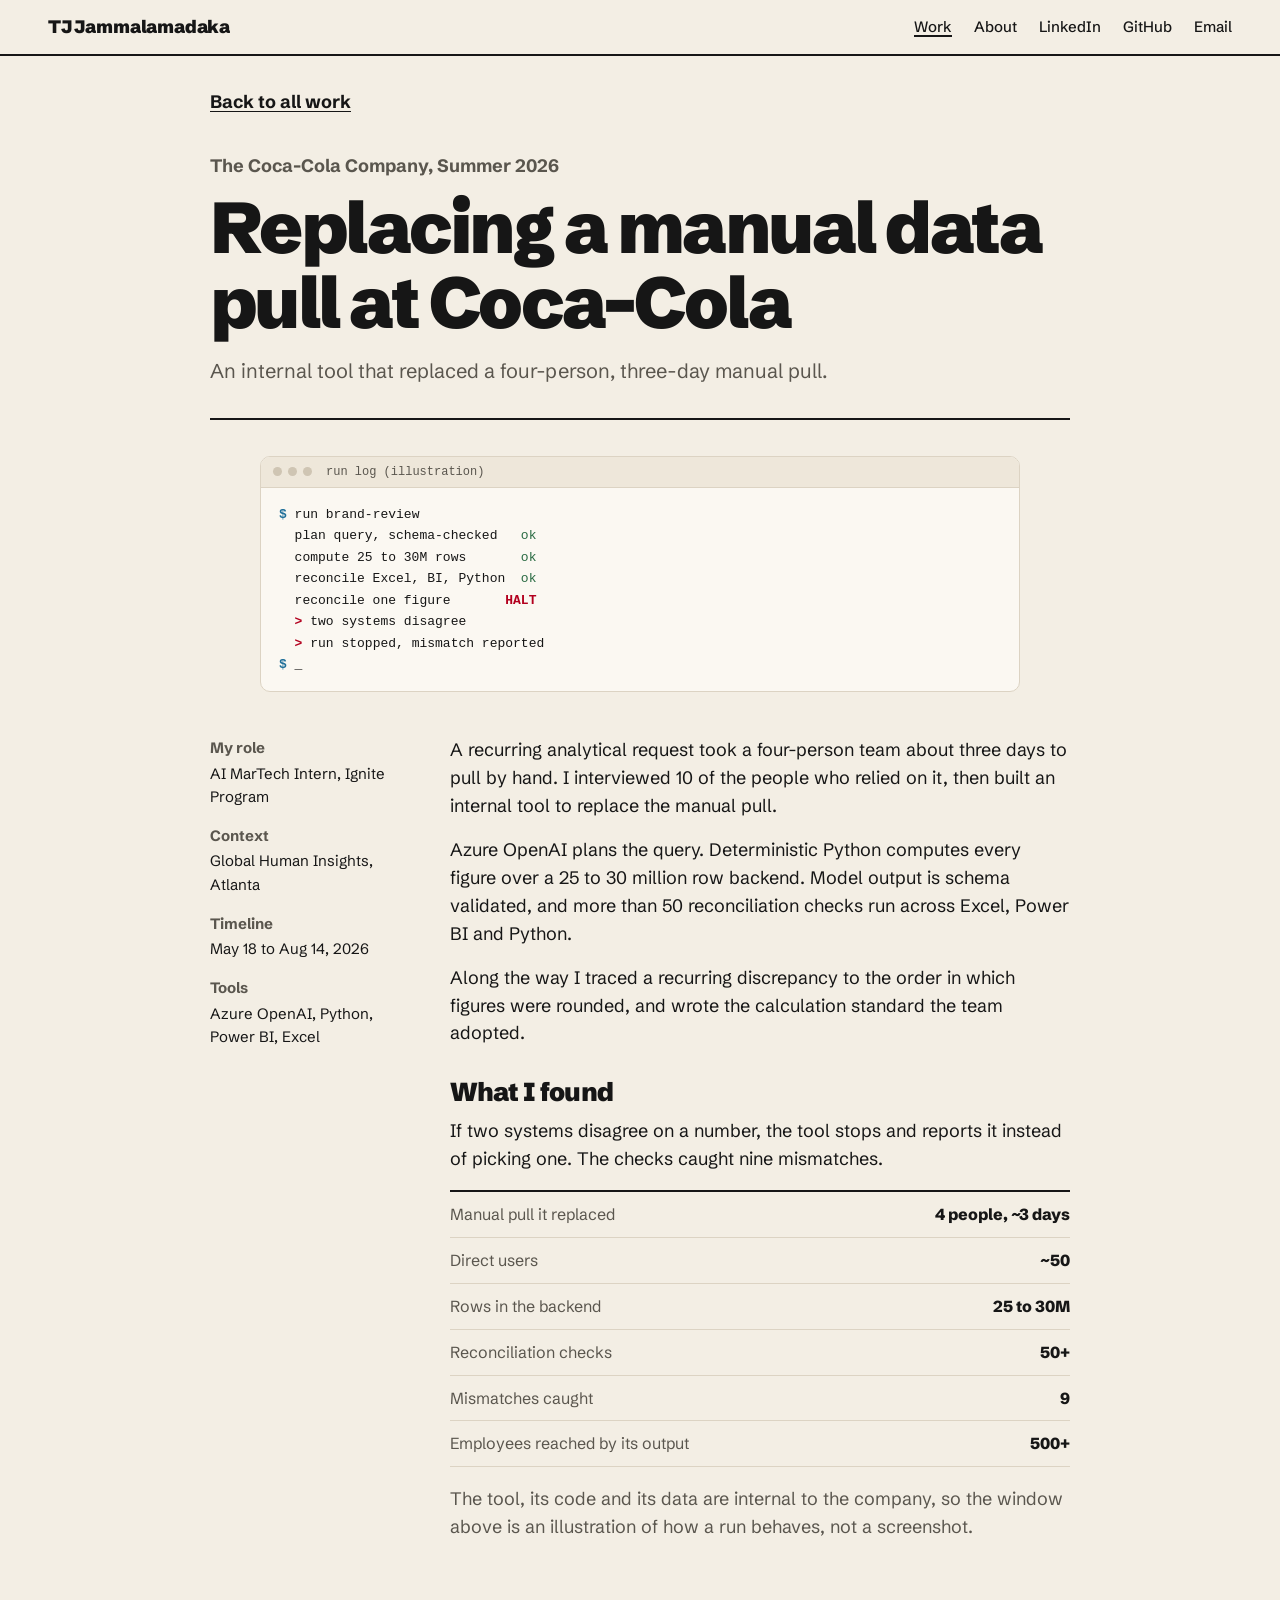
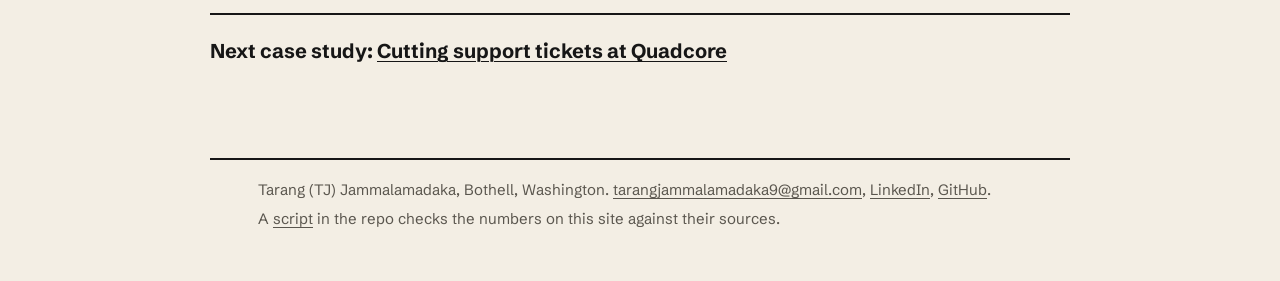
==== commit 75cd4f7a: "feat: data-story home page where one dot field becomes each project's real data The hero's scattered" ====
--- a/work/coca-cola.html
+++ b/work/coca-cola.html
@@ -6,17 +6,20 @@
 <title>Replacing a manual data pull at Coca-Cola | TJ Jammalamadaka</title>
 <meta name="description" content="An internal tool that replaced a four-person, three-day manual pull.">
 <meta name="color-scheme" content="light">
+<link rel="preconnect" href="https://fonts.googleapis.com">
+<link rel="preconnect" href="https://fonts.gstatic.com" crossorigin>
+<link rel="stylesheet" href="https://fonts.googleapis.com/css2?family=Schibsted+Grotesk:wght@400;500;700;800;900&display=swap">
 <link rel="stylesheet" href="../styles.css">
-<script>document.documentElement.classList.add('js');setTimeout(()=>{if(!window.revealReady)document.querySelectorAll('.reveal,.stage').forEach((e)=>e.classList.add('in'));if(!window.scenesReady)document.documentElement.classList.add('still')},3000)</script>
+<script>document.documentElement.classList.add('js');setTimeout(()=>{if(!window.revealReady)document.querySelectorAll('.reveal,.stage').forEach((e)=>e.classList.add('in'))},3000)</script>
 </head>
 <body>
 <a class="skip" href="#main">Skip to content</a>
 <header class="nav">
-  <a class="me" href="../index.html">TJ Jammalamadaka</a>
+  <a class="me" href="../index.html">TJ<span class="sur"> Jammalamadaka</span></a>
   <nav aria-label="Main"><a href="../index.html#work" data-nav="work">Work</a><a href="../index.html#about" data-nav="about">About</a><a class="" href="https://linkedin.com/in/tarang-tj/" target="_blank" rel="noopener noreferrer">LinkedIn</a><a class="" href="https://github.com/tarang-tj" target="_blank" rel="noopener noreferrer">GitHub</a><a href="mailto:tarangjammalamadaka9@gmail.com">Email</a></nav>
 </header>
 <main id="main">
-<article class="cs">
+<article class="cs" style="--hue:var(--red)">
   <a class="back" href="../index.html#work">Back to all work</a>
   <header class="cs-head"><p class="kicker">The Coca-Cola Company, Summer 2026</p><h1>Replacing a manual data pull at Coca-Cola</h1><p class="dim">An internal tool that replaced a four-person, three-day manual pull.</p></header>
   <div class="stage"><div class="win "><div class="win-bar"><i></i><i></i><i></i><span>run log  (illustration)</span></div><div class="win-body"><pre class="log">
--- a/styles.css
+++ b/styles.css
@@ -1,169 +1,170 @@
-/* Plain light layout in the system font. Scroll scenes and the work windows keep their behavior. */
+/* Editorial data-story layout: warm paper, one heavy grotesk, a color per project.
+   The dot canvas is fixed behind the page; dots-engine.js places the picture in the right
+   column on wide screens and in a band under the nav on phones. */
 :root {
-  --bg: #ffffff; --panel: #f6f6f4; --line: #e3e3df; --ink: #1c1c1c; --dim: #5d5d5d;
-  --accent: #1f5fbf; --alt: #8a8a8a; --halt: #c0392b; --ok: #237a3b;
-  --sans: system-ui, -apple-system, "Segoe UI", Roboto, Helvetica, Arial, sans-serif;
-  --mono: ui-monospace, "Cascadia Mono", Consolas, Menlo, monospace; --max: 1040px; --nav-h: 56px;
+  --paper: #f3eee4; --panel: #fbf8f2; --ink: #161616; --dim: #5a564e; --line: #dcd3c3;
+  --red: #b3001f; --blue: #1f6f99; --gold: #8a5800; --green: #2a6b43; --hue: var(--ink);
+  --sans: "Schibsted Grotesk", system-ui, -apple-system, "Segoe UI", sans-serif;
+  --mono: ui-monospace, "Cascadia Mono", Consolas, Menlo, monospace; --nav-h: 56px;
   color-scheme: light;
 }
 * { box-sizing: border-box; }
 html { scroll-behavior: smooth; }
-body { margin: 0; background: var(--bg); color: var(--ink); font: 400 17px/1.6 var(--sans); overflow-wrap: anywhere; }
-a { color: var(--accent); text-underline-offset: 2px; }
-a:focus-visible, button:focus-visible, input:focus-visible { outline: 2px solid var(--accent); outline-offset: 2px; }
-main, .foot { max-width: var(--max); margin: 0 auto; padding: 0 16px; }
+body { margin: 0; background: var(--paper); color: var(--ink); font: 400 18px/1.55 var(--sans); overflow-wrap: anywhere; }
+a { color: inherit; text-decoration-thickness: 1px; text-underline-offset: 3px; }
+a:hover { color: var(--hue); }
+a:focus-visible, button:focus-visible, input:focus-visible { outline: 2px solid var(--ink); outline-offset: 2px; }
 .skip { position: absolute; left: -999px; }
-.skip:focus { left: 16px; top: 8px; background: var(--bg); padding: 8px 12px; z-index: 30; }
-h1, h2, h3 { line-height: 1.2; font-weight: 600; }
-h2 { font-size: 26px; margin: 0 0 20px; }
-h3 { font-size: 18px; margin: 28px 0 8px; }
+.skip:focus { left: 16px; top: 8px; background: var(--panel); padding: 8px 12px; z-index: 30; }
+h1, h2, h3 { margin: 0; line-height: 1.05; letter-spacing: -0.02em; }
 .dim { color: var(--dim); }
 .small { font-size: 14px; }
-.kicker { color: var(--dim); font-size: 15px; margin: 0 0 6px; }
+main, .foot { position: relative; z-index: 1; max-width: 1240px; margin: 0 auto; padding: 0 clamp(16px, 4vw, 48px); }
+
+/* Dot canvas and its one-line key */
+#dots { position: fixed; inset: 0; z-index: 0; pointer-events: none; }
+html:not(.js) #dots { display: none; }
 
 /* Nav */
 .nav { position: sticky; top: 0; z-index: 20; height: var(--nav-h); display: flex; align-items: center; justify-content: space-between;
-  gap: 16px; padding: 0 24px; background: var(--bg); border-bottom: 1px solid var(--line); }
-.me { color: var(--ink); text-decoration: none; font-weight: 600; white-space: nowrap; }
-.nav nav { display: flex; gap: 20px; font-size: 15px; }
-.nav nav a { color: var(--ink); text-decoration: none; }
-.nav nav a:hover, .nav nav a.on { color: var(--accent); text-decoration: underline; }
-@media (max-width: 640px) { .nav { padding: 0 16px; } .nav nav { gap: 12px; font-size: 14px; } .nav nav a[target] { display: none; } }
+  gap: 16px; padding: 0 clamp(16px, 4vw, 48px); background: var(--paper); border-bottom: 2px solid var(--ink); }
+.me { text-decoration: none; font-weight: 900; letter-spacing: -0.01em; white-space: nowrap; min-width: 0; overflow: hidden; text-overflow: ellipsis; }
+.nav nav { display: flex; gap: 22px; font-size: 15px; font-weight: 500; }
+.nav nav a { text-decoration: none; white-space: nowrap; }
+@media (max-width: 400px) { .me .sur { display: none; } }
+.nav nav a.on { text-decoration: underline; text-decoration-thickness: 2px; }
+@media (max-width: 640px) { .nav nav { gap: 12px; font-size: 14px; } .nav nav a[target] { display: none; } }
 
-/* Intro */
-.hero { padding: 64px 0 40px; max-width: 760px; }
-.hero h1 { font-size: clamp(32px, 5vw, 44px); margin: 0 0 16px; }
-.intro { font-size: 19px; margin: 0 0 28px; }
-.proof { margin: 0; padding-left: 20px; }
-.proof li { margin: 4px 0; } .proof b { font-weight: 600; }
+/* Hero: the name sits on the scattered field */
+.hero { min-height: calc(100svh - var(--nav-h)); display: flex; flex-direction: column; justify-content: flex-end; padding: 48px 0 56px; }
+.hero-role { font-size: clamp(18px, 2vw, 22px); font-weight: 700; margin: 0 0 12px; }
+/* 10vw keeps "Jammalamadaka" on one line from 320px up; 128px is the widest that fits the 1144px column. */
+.hero h1 { overflow-wrap: normal; font-size: clamp(28px, 10vw, 128px); font-weight: 900; line-height: .9; letter-spacing: -0.045em; }
+.intro { max-width: 640px; font-size: clamp(18px, 1.6vw, 21px); margin: 28px 0 40px; background: color-mix(in srgb, var(--paper) 82%, transparent); }
+.stats { list-style: none; padding: 0; margin: 0; display: grid; grid-template-columns: repeat(4, minmax(0, 1fr)); border-top: 2px solid var(--ink); }
+.stats li { padding: 14px 16px 0 0; background: color-mix(in srgb, var(--paper) 82%, transparent); }
+.stats b { display: block; font-size: clamp(28px, 3.4vw, 46px); font-weight: 900; letter-spacing: -0.03em; line-height: 1.05; }
+.stats span { display: block; font-size: 15px; color: var(--dim); margin-top: 4px; }
+@media (max-width: 760px) { .stats { grid-template-columns: repeat(2, minmax(0, 1fr)); row-gap: 18px; } }
 
-/* Scroll scenes: each pins while its story plays (scenes.js sets .on) */
-.work { padding: 40px 0; border-top: 1px solid var(--line); }
-.js .scene { height: calc(var(--len) * 100vh); }
-.scene-pin { display: grid; grid-template-columns: minmax(0, .85fr) minmax(0, 1.15fr); gap: 40px; align-items: center; padding: 32px 0; }
-.js .scene-pin { position: sticky; top: var(--nav-h); height: calc(100vh - var(--nav-h)); padding: 0; }
-.scene-text h3 { font-size: clamp(22px, 2.6vw, 28px); margin: 0 0 8px; }
-.scene-text h3 a { color: var(--ink); text-decoration: none; } .scene-text h3 a:hover { color: var(--accent); text-decoration: underline; }
-.beats { padding-left: 20px; margin: 16px 0; min-height: 9em; }
-.beats li { padding: 4px 0; transition: opacity .4s, color .4s; }
-.js .beats li { opacity: 0; } .js .beats li.on { opacity: 1; color: var(--dim); } .js .beats li.cur { color: var(--ink); }
-.case-link { font-size: 15px; }
-.js .scene-win [data-at] { transition: opacity .4s; }
-.js .scene-win [data-at]:not(.on) { opacity: 0; }
-@media (max-width: 860px) {
-  .scene-pin { grid-template-columns: minmax(0, 1fr); gap: 8px; }
-  .js .scene-pin { height: calc(100svh - var(--nav-h)); align-content: center; }
-  .beats { margin: 8px 0; min-height: 3.2em; padding-left: 0; list-style: none; }
-  .js .beats li { display: none; } .js .beats li.cur { display: block; }
-  .beats li { font-size: 16px; padding: 0; }
-  .case-link { font-size: 14px; }
-  .scale { margin: 24px 0 44px; }
-  .nbk .big { font-size: 28px; margin: 2px 0 8px; }
-  .brier .cap { display: none; }
+/* Story: text column on the left, dots on the right */
+.work { padding-top: 96px; }
+.sec-title { font-size: clamp(34px, 5vw, 64px); font-weight: 900; max-width: 900px; }
+.sec-sub { font-size: 20px; color: var(--dim); margin: 14px 0 0; max-width: 640px; }
+.story, .ch-head, .step { width: min(44vw, 540px); }
+.chapter { padding-top: 22vh; }
+.ch-head { border-top: 8px solid var(--hue); padding-top: 18px; }
+.ch-org { margin: 0 0 8px; font-weight: 700; color: var(--hue); }
+.ch-head h2 { font-size: clamp(30px, 3.6vw, 48px); font-weight: 900; }
+.ch-head h2 a { text-decoration: none; }
+.step { min-height: 78vh; display: flex; flex-direction: column; justify-content: center; padding: 24px 0; }
+.step > p { font-size: clamp(20px, 1.9vw, 25px); line-height: 1.4; margin: 0; }
+.dots-live .step > p { color: var(--dim); transition: color .4s; }
+.dots-live .step.on > p, .dots-live .step:focus-within > p { color: var(--ink); }
+html:not(.js) .step { min-height: 0; padding: 24px 0; }
+.num { font-size: 1.7em; font-weight: 900; color: var(--hue); letter-spacing: -0.03em; line-height: 1; }
+.step b { font-weight: 800; }
+.step .win { margin-top: 22px; }
+.ch-more { margin: 0 0 8vh; font-weight: 700; }
+@media (max-width: 899px) {
+  .story, .ch-head, .step { width: 100%; }
+  .chapter { padding-top: 12vh; }
+  .ch-head { background: var(--paper); padding-bottom: 12px; }
+  .step { min-height: 92svh; justify-content: flex-end; padding: 0 0 8svh; }
+  .step > p, .step .win, .step .try { background: var(--panel); border: 1px solid var(--line); border-radius: 10px; padding: 16px; }
+  .step > p { font-size: 19px; }
+  .dots-live .step > p { color: var(--ink); }
 }
-@media (max-width: 860px) and (max-height: 700px) { .scene-text .kicker { display: none; } .scene-text h3 { font-size: 20px; } }
-html.still .scene { height: auto; } html.still .scene-pin { position: static; height: auto; padding: 40px 0; }
-html.still .beats li { opacity: 1 !important; display: list-item !important; color: var(--ink) !important; }
-html.still .scene-win [data-at] { opacity: 1 !important; }
 
-/* Windows: kept as plain light panels */
-.win { background: var(--panel); border: 1px solid var(--line); border-radius: 8px; overflow: hidden; }
-.win-bar { display: flex; align-items: center; gap: 6px; padding: 8px 12px; border-bottom: 1px solid var(--line); background: #ececea; }
-.win-bar i { width: 9px; height: 9px; border-radius: 50%; background: #c9c9c4; }
+/* Windows around the work */
+.win { background: var(--panel); border: 1px solid var(--line); border-radius: 10px; overflow: hidden; }
+.step .win { padding: 0 !important; }
+.win-bar { display: flex; align-items: center; gap: 6px; padding: 8px 12px; border-bottom: 1px solid var(--line); background: #eee7da; }
+.win-bar i { width: 9px; height: 9px; border-radius: 50%; background: #cfc5b3; }
 .win-bar span { margin-left: 8px; font: 12px var(--mono); color: var(--dim); white-space: nowrap; overflow: hidden; text-overflow: ellipsis; }
-.win-body { padding: clamp(14px, 3vw, 20px); }
+.win-body { padding: 16px 18px; }
 .win.shot .win-body { padding: 0; } .win img { display: block; width: 100%; height: auto; }
 .stage { max-width: 760px; margin: 0 auto; }
 .chart { width: 100%; max-width: 560px; height: auto; display: block; }
-.chart .t { font: 13px var(--sans); fill: var(--dim); } .chart .v { font: 600 12px var(--mono); fill: var(--ink); }
-.bar { fill: var(--accent); transform-box: fill-box; transform-origin: left; } .bar.alt { fill: var(--alt); }
+.chart .t { font: 500 13px var(--sans); fill: var(--dim); } .chart .v { font: 700 12px var(--mono); fill: var(--ink); }
+.bar { fill: var(--hue); transform-box: fill-box; transform-origin: left; } .bar.alt { fill: #9c958a; }
 .js .bar { transform: scaleX(0); transition: transform .8s ease-out; } .js .in .bar { transform: scaleX(1); }
 .cap { margin: 10px 0 0; font-size: 13px; color: var(--dim); }
 .legend { display: flex; gap: 16px; font-size: 13px; color: var(--dim); margin: 0 0 8px; }
-.legend i { display: inline-block; width: 10px; height: 10px; margin-right: 6px; background: var(--accent); } .legend i.alt { background: var(--alt); }
-pre { margin: 0 0 14px; font: 13px/1.65 var(--mono); overflow-x: auto; white-space: pre; color: var(--ink); }
-pre b { color: var(--accent); font-weight: 600; } pre em { color: var(--ok); font-style: normal; } pre strong { color: var(--halt); }
-.nb { font: 12px var(--mono); color: var(--dim); margin: 0 0 10px; } .nb span { color: var(--accent); }
-
-/* Scene 01: run log */
-.log .ln { display: flex; justify-content: space-between; gap: 12px; font: 13px/1.9 var(--mono); }
-.log .ln b { color: var(--ok); font-weight: 600; } .log .cmd { color: var(--accent); }
-.log .halt { color: var(--halt); } .log .pass { color: var(--ok); }
+.legend i { display: inline-block; width: 10px; height: 10px; margin-right: 6px; background: var(--hue); } .legend i.alt { background: #9c958a; }
+pre { margin: 0; font: 13px/1.65 var(--mono); overflow-x: auto; white-space: pre; }
+pre b { color: var(--blue); font-weight: 700; } pre em { color: var(--green); font-style: normal; } pre strong { color: var(--red); }
+.nb { font: 12px var(--mono); color: var(--dim); margin: 0 0 10px; } .nb span { color: var(--blue); }
+.log .ln { display: flex; justify-content: space-between; gap: 12px; font: 13px/1.85 var(--mono); }
+.log .ln b { color: var(--green); } .log .cmd { color: var(--blue); }
+.log .halt { color: var(--red); font-style: normal; } .log .pass { color: var(--green); font-style: normal; }
 .log:not(.passing) .pass, .log.passing .halt { display: none; }
-.log .halt, .log .pass { font-style: normal; }
-/* Scene 02: tickets */
-.count { margin: 0 0 12px; color: var(--dim); } .count b { font-size: 32px; font-weight: 600; color: var(--ink); margin-right: 6px; }
-.dots { display: grid; grid-template-columns: repeat(20, minmax(0, 1fr)); gap: 5px; }
-.dots i { aspect-ratio: 1; border-radius: 50%; background: var(--alt); transition: background .4s, opacity .5s; }
-.scene:has(.beats li[data-at="0.3"].on) .dots .crash, html.still .dots .crash, html:not(.js) .dots .crash { background: var(--halt); }
-.scene:has(.beats li[data-at="0.3"].on) .dots .crash, html.still .dots .crash, html:not(.js) .dots .crash { box-shadow: 0 0 0 1px var(--ink); }
-.tickets.fixed .dots i { background: var(--alt) !important; box-shadow: none; } .tickets.fixed .dots .gone { opacity: .1; }
-.key { display: flex; gap: 16px; font-size: 13px; color: var(--dim); margin: 12px 0 0; }
-.key i { display: inline-block; width: 9px; height: 9px; border-radius: 50%; background: var(--alt); margin-right: 6px; } .key i.crash { background: var(--halt); }
-/* Scene 03: notebook and Brier scale */
-.nbk .cell { font: 13px var(--mono); margin: 0 0 6px; } .nbk .cell span { color: var(--accent); } .nbk .cell em { color: var(--dim); font-style: normal; }
-.nbk .big { font: 600 36px/1 var(--mono); margin: 4px 0 18px; } .pos { color: var(--ok); }
-.scale { position: relative; height: 6px; margin: 40px 0 64px; background: var(--line); }
-.mk { position: absolute; top: -6px; width: 2px; height: 18px; background: var(--accent); transition: left .3s; }
-.mk b { position: absolute; bottom: 22px; left: 50%; transform: translateX(-50%); font: 600 11px var(--mono); white-space: nowrap; color: var(--accent); }
-.mk.alt { background: var(--dim); } .mk.alt b { color: var(--dim); bottom: auto; top: 22px; }
-.mk.you { background: var(--ink); } .mk.you b { color: var(--ink); bottom: auto; top: 40px; }
+.scale { position: relative; height: 6px; margin: 40px 0 62px; background: var(--line); }
+.mk { position: absolute; top: -6px; width: 2px; height: 18px; background: var(--ink); transition: left .3s; }
+.mk b { position: absolute; bottom: 22px; left: 50%; transform: translateX(-50%); font: 700 11px var(--mono); white-space: nowrap; }
+.mk.alt { background: var(--gold); } .mk.alt b { color: var(--gold); bottom: auto; top: 22px; }
+.mk.you { background: var(--blue); } .mk.you b { color: var(--blue); bottom: auto; top: 40px; }
 .ends { display: flex; justify-content: space-between; font-size: 12px; color: var(--dim); margin: 0; }
-/* Scene 04: results table */
-.res { width: 100%; border-collapse: collapse; font: 13px var(--mono); margin: 4px 0 0; }
+.res { width: 100%; border-collapse: collapse; font: 13px var(--mono); }
 .res th { text-align: left; color: var(--dim); font-weight: 400; border-bottom: 1px solid var(--line); padding: 6px 0; }
 .res td { padding: 6px 0; border-bottom: 1px solid var(--line); } .res td + td, .res th + th { text-align: right; }
-.res .hi td { font-weight: 700; }
+.res .hi td { font-weight: 700; color: var(--green); }
 /* Controls */
 html:not(.js) .try { display: none; }
-.try { display: flex; flex-wrap: wrap; align-items: center; gap: 8px; margin-top: 14px; padding-top: 12px; border-top: 1px solid var(--line); font-size: 14px; }
+.try { display: flex; flex-wrap: wrap; align-items: center; gap: 8px; margin-top: 14px; padding-top: 12px; border-top: 1px solid var(--line); font-size: 15px; }
+.step > .try { border-top: 0; }
 .try.col { flex-direction: column; align-items: stretch; } .try .row { display: flex; flex-wrap: wrap; align-items: center; gap: 8px; }
-.try button { font: 14px var(--sans); color: var(--ink); background: var(--bg); border: 1px solid #b9b9b4; border-radius: 4px; padding: 4px 10px; cursor: pointer; }
-.try button[aria-pressed="true"] { background: var(--ink); color: var(--bg); border-color: var(--ink); }
-.try input[type="range"] { accent-color: var(--accent); flex: 1; min-width: 120px; }
+.try button { font: 600 14px var(--sans); color: var(--ink); background: var(--panel); border: 2px solid var(--ink); border-radius: 999px; padding: 4px 12px; cursor: pointer; }
+.try button[aria-pressed="true"] { background: var(--ink); color: var(--paper); }
+.try input[type="range"] { accent-color: var(--ink); flex: 1; min-width: 120px; }
 .try b, .try output { font-family: var(--mono); }
-@media (max-width: 600px) { .chart .t, .chart .v { font-size: 14px; } pre { font-size: 11px; } }
+@media (max-width: 600px) { .chart .t, .chart .v { font-size: 14px; } pre { font-size: 11px; } .log .ln { font-size: 11px; } }
 
 /* Other projects */
-.tiles { display: grid; grid-template-columns: repeat(auto-fill, minmax(min(100%, 290px), 1fr)); gap: 28px 24px; margin-bottom: 40px; }
-.tile h3 { margin: 14px 0 4px; } .tile p { margin: 0; color: var(--dim); font-size: 15px; }
-.links { display: flex; gap: 16px; margin-top: 6px !important; font-size: 15px; }
+.others { padding: 96px 0 40px; }
+.tiles { display: grid; grid-template-columns: repeat(auto-fill, minmax(min(100%, 300px), 1fr)); gap: 24px; margin-top: 36px; }
+.tile { background: var(--panel); border-top: 8px solid var(--hue); padding: 20px; --hue: var(--blue); }
+.tile:nth-child(4n+2) { --hue: var(--green); } .tile:nth-child(4n+3) { --hue: var(--gold); } .tile:nth-child(4n) { --hue: var(--red); }
+.tile h3 { font-size: 26px; font-weight: 900; margin: 0 0 8px; } .tile h3 a { text-decoration: none; }
+.tile p { margin: 0; color: var(--dim); font-size: 16px; }
+.tile .win { margin-bottom: 14px; }
+.links { display: flex; gap: 16px; margin-top: 8px !important; font-weight: 700; }
 
 /* About */
-.about { padding: 48px 0 64px; border-top: 1px solid var(--line); }
-.about-grid { display: grid; grid-template-columns: minmax(0, 1fr) minmax(0, 1.2fr); gap: 48px; }
-@media (max-width: 860px) { .about-grid { grid-template-columns: minmax(0, 1fr); gap: 16px; } }
-.bio p:first-child { margin-top: 0; }
-.about-grid h3:first-child { margin-top: 0; }
-.xp { list-style: none; padding: 0; margin: 0; }
-.xp li { display: grid; grid-template-columns: 150px minmax(0, 1fr); gap: 16px; padding: 8px 0; border-bottom: 1px solid var(--line); font-size: 15px; }
-.xp .when { color: var(--dim); } .xp b { font-weight: 600; } .xp small { display: block; color: var(--dim); font-size: 14px; }
+.about { padding: 96px 0 72px; }
+.about-grid { display: grid; grid-template-columns: minmax(0, 1fr) minmax(0, 1.2fr); gap: 56px; margin-top: 32px; }
+@media (max-width: 860px) { .about-grid { grid-template-columns: minmax(0, 1fr); gap: 24px; } }
+.bio p { font-size: 20px; margin: 0 0 16px; }
+.about h3 { font-size: 22px; font-weight: 900; margin: 32px 0 10px; } .about-grid h3:first-child { margin-top: 0; }
+.xp { list-style: none; padding: 0; margin: 0; border-top: 2px solid var(--ink); }
+.xp li { display: grid; grid-template-columns: 160px minmax(0, 1fr); gap: 16px; padding: 10px 0; border-bottom: 1px solid var(--line); font-size: 16px; }
+.xp .when { color: var(--dim); font-weight: 500; } .xp b { font-weight: 800; } .xp small { display: block; color: var(--dim); font-size: 14px; }
 @media (max-width: 520px) { .xp li { grid-template-columns: minmax(0, 1fr); gap: 0; } }
-.tools { font-size: 15px; margin: 0; } ul.tools { padding-left: 20px; }
+.tools { font-size: 16px; margin: 0; } ul.tools { padding-left: 20px; }
 
 /* Case study pages */
-.cs { padding: 24px 0 64px; max-width: 820px; margin: 0 auto; }
-.back { font-size: 15px; }
-.cs-head { padding: 28px 0 24px; }
-.cs-head h1 { font-size: clamp(28px, 4.4vw, 40px); margin: 0 0 8px; }
-.cs-head .dim { font-size: 18px; margin: 0; }
-.cs-grid { display: grid; grid-template-columns: 200px minmax(0, 1fr); gap: 40px; margin-top: 40px; }
+.cs { padding: 32px 0 72px; max-width: 860px; margin: 0 auto; }
+.back { font-weight: 700; }
+.kicker { font-weight: 700; color: var(--dim); margin: 0 0 10px; }
+.cs-head { padding: 36px 0 32px; border-bottom: 2px solid var(--ink); margin-bottom: 36px; }
+.cs-head h1 { font-size: clamp(36px, 6vw, 72px); font-weight: 900; letter-spacing: -0.035em; margin-bottom: 14px; }
+.cs-head .dim { font-size: 20px; margin: 0; }
+.cs-grid { display: grid; grid-template-columns: 200px minmax(0, 1fr); gap: 40px; margin-top: 44px; }
 @media (max-width: 760px) { .cs-grid { grid-template-columns: minmax(0, 1fr); gap: 20px; } }
-.meta { margin: 0; font-size: 15px; } .meta dt { color: var(--dim); margin-top: 14px; } .meta dt:first-child { margin-top: 0; } .meta dd { margin: 2px 0 0; }
-.cs-body p { margin: 0 0 14px; }
-.h-find { font-size: 20px; margin: 28px 0 8px; }
-.figs { width: 100%; border-collapse: collapse; margin: 16px 0; font-size: 15px; }
-.figs th, .figs td { text-align: left; padding: 8px 0; border-bottom: 1px solid var(--line); font-weight: 400; }
-.figs th { color: var(--dim); } .figs td { text-align: right; }
-.next { margin-top: 48px; padding-top: 20px; border-top: 1px solid var(--line); }
+.meta { margin: 0; font-size: 15px; } .meta dt { color: var(--dim); font-weight: 700; margin-top: 16px; } .meta dt:first-child { margin-top: 0; } .meta dd { margin: 2px 0 0; }
+.cs-body p { margin: 0 0 16px; font-size: 18px; }
+.h-find { font-size: 26px; font-weight: 900; margin: 32px 0 10px; }
+.figs { width: 100%; border-collapse: collapse; margin: 18px 0; font-size: 16px; border-top: 2px solid var(--ink); }
+.figs th, .figs td { text-align: left; padding: 10px 0; border-bottom: 1px solid var(--line); font-weight: 400; }
+.figs th { color: var(--dim); } .figs td { text-align: right; font-weight: 800; }
+.next { margin-top: 56px; padding-top: 20px; border-top: 2px solid var(--ink); font-size: 20px; font-weight: 700; }
 
-.foot { border-top: 1px solid var(--line); padding-top: 18px; padding-bottom: 40px; color: var(--dim); font-size: 14px; }
+.foot { border-top: 2px solid var(--ink); padding-top: 18px; padding-bottom: 44px; color: var(--dim); font-size: 15px; }
 .foot p { margin: 0 0 6px; }
-.cs + .foot, main:has(.cs) + .foot { max-width: 820px; }
+main:has(.cs) + .foot { max-width: 860px; }
 
-/* Reveal for the other-projects tiles and case-page charts */
 .js .reveal { opacity: 0; transition: opacity .6s; } .js .reveal.in { opacity: 1; }
 @media (prefers-reduced-motion: reduce) {
   html { scroll-behavior: auto; }
-  .js .reveal, .js .bar, .js .beats li, .js .scene-win [data-at] { opacity: 1; transform: none; transition: none; }
+  .js .reveal, .js .bar { opacity: 1; transform: none; transition: none; }
 }
